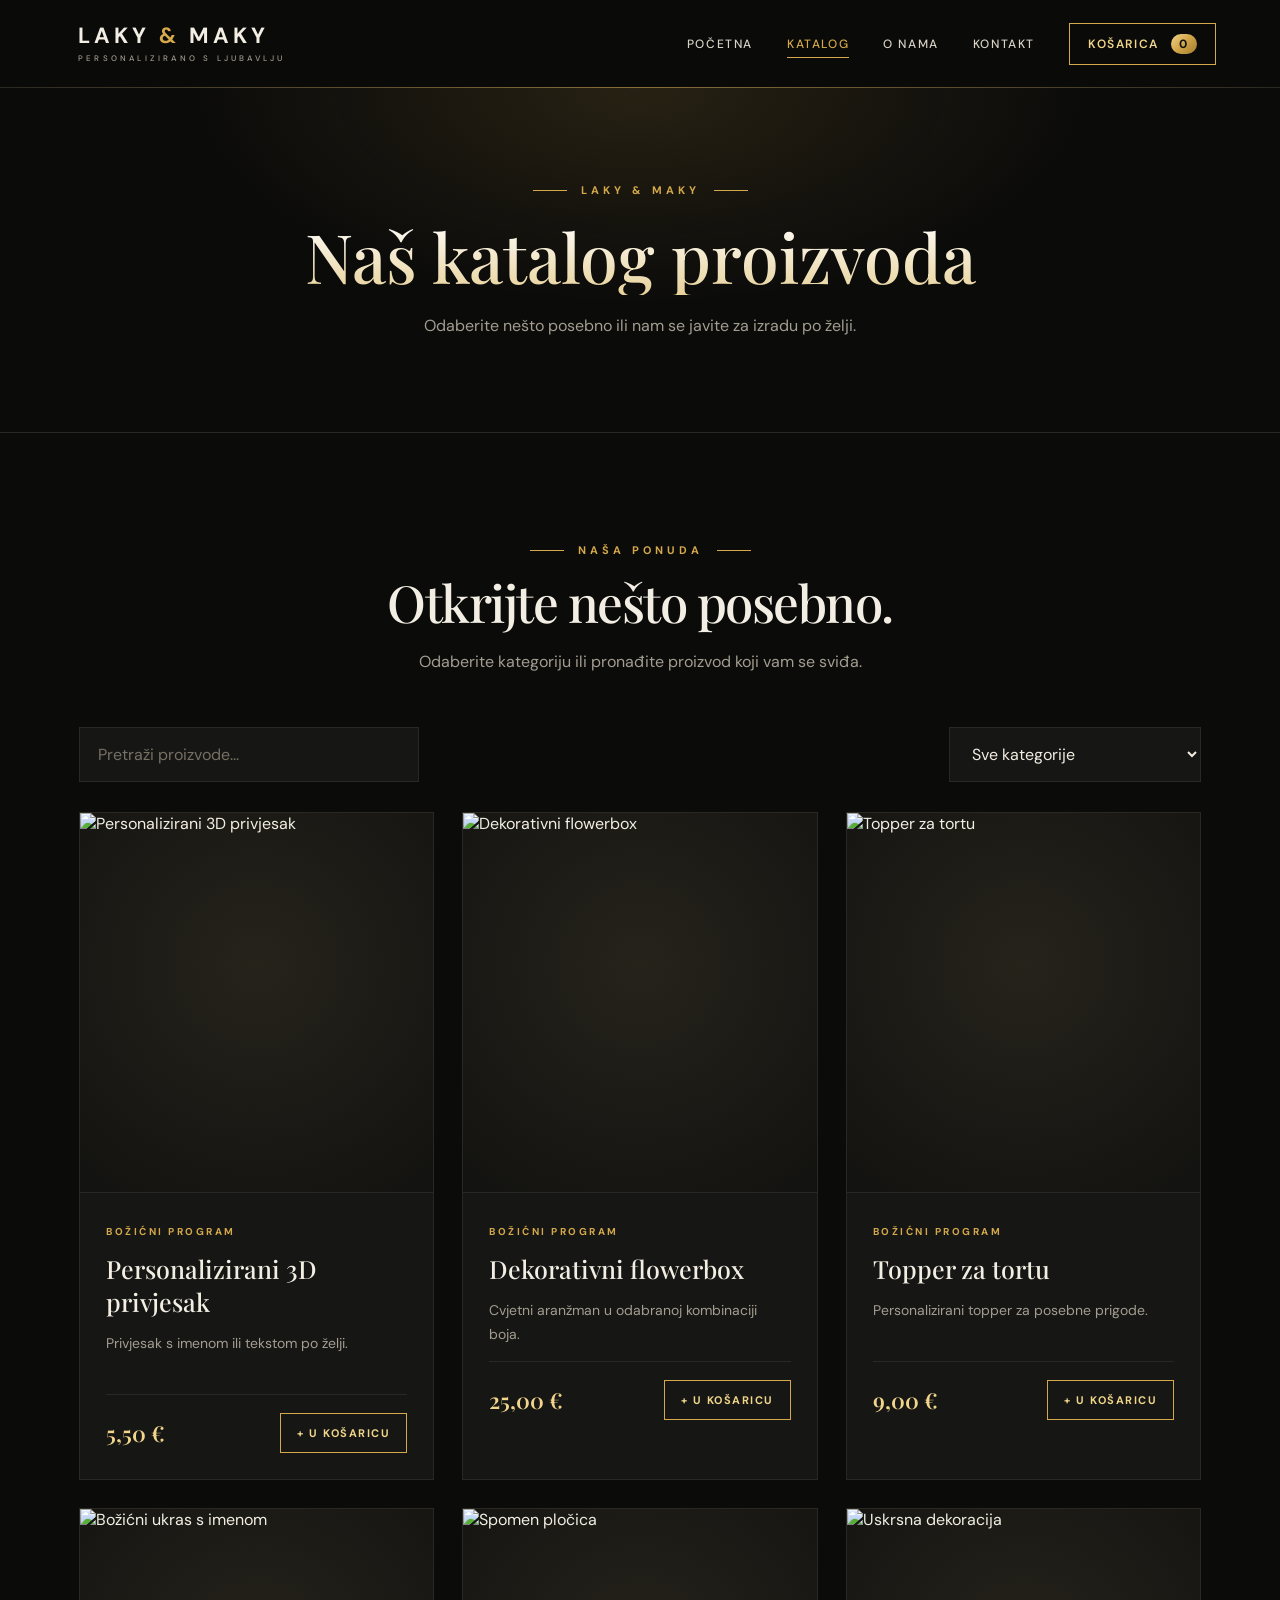
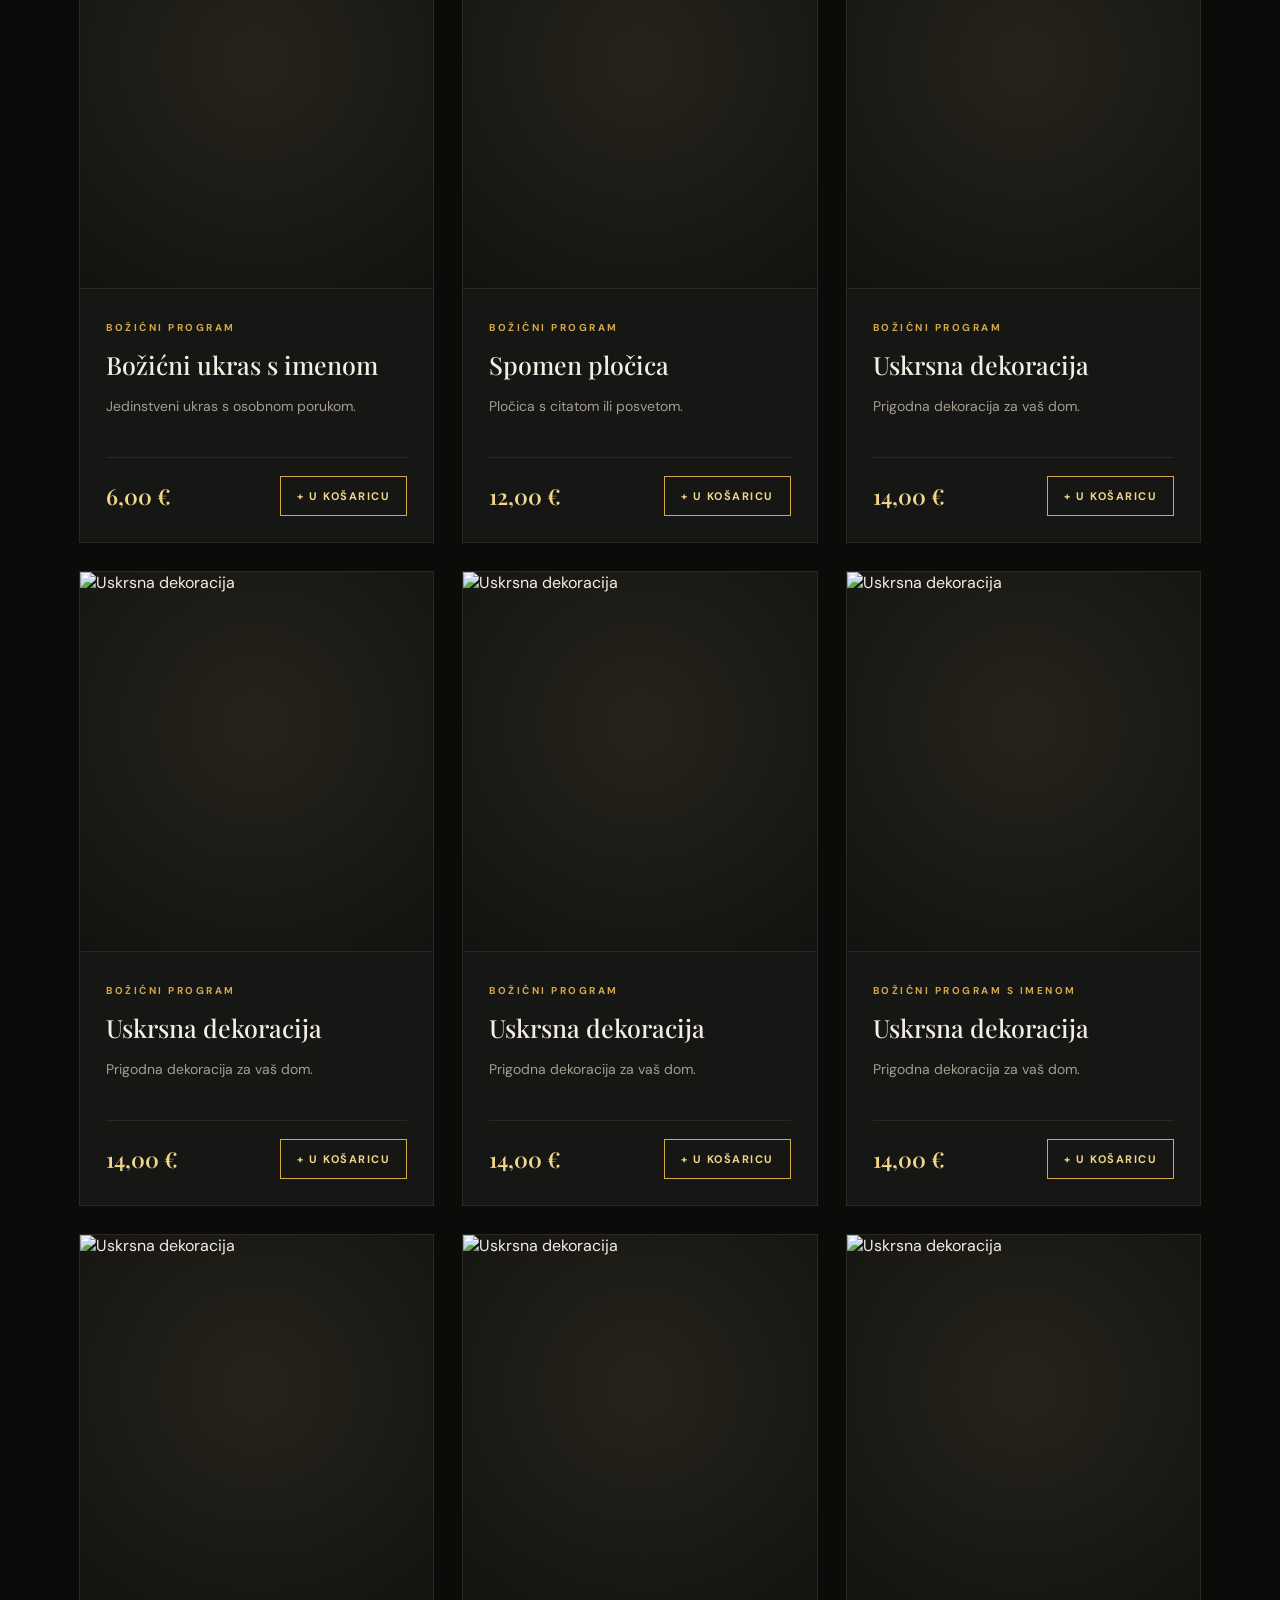
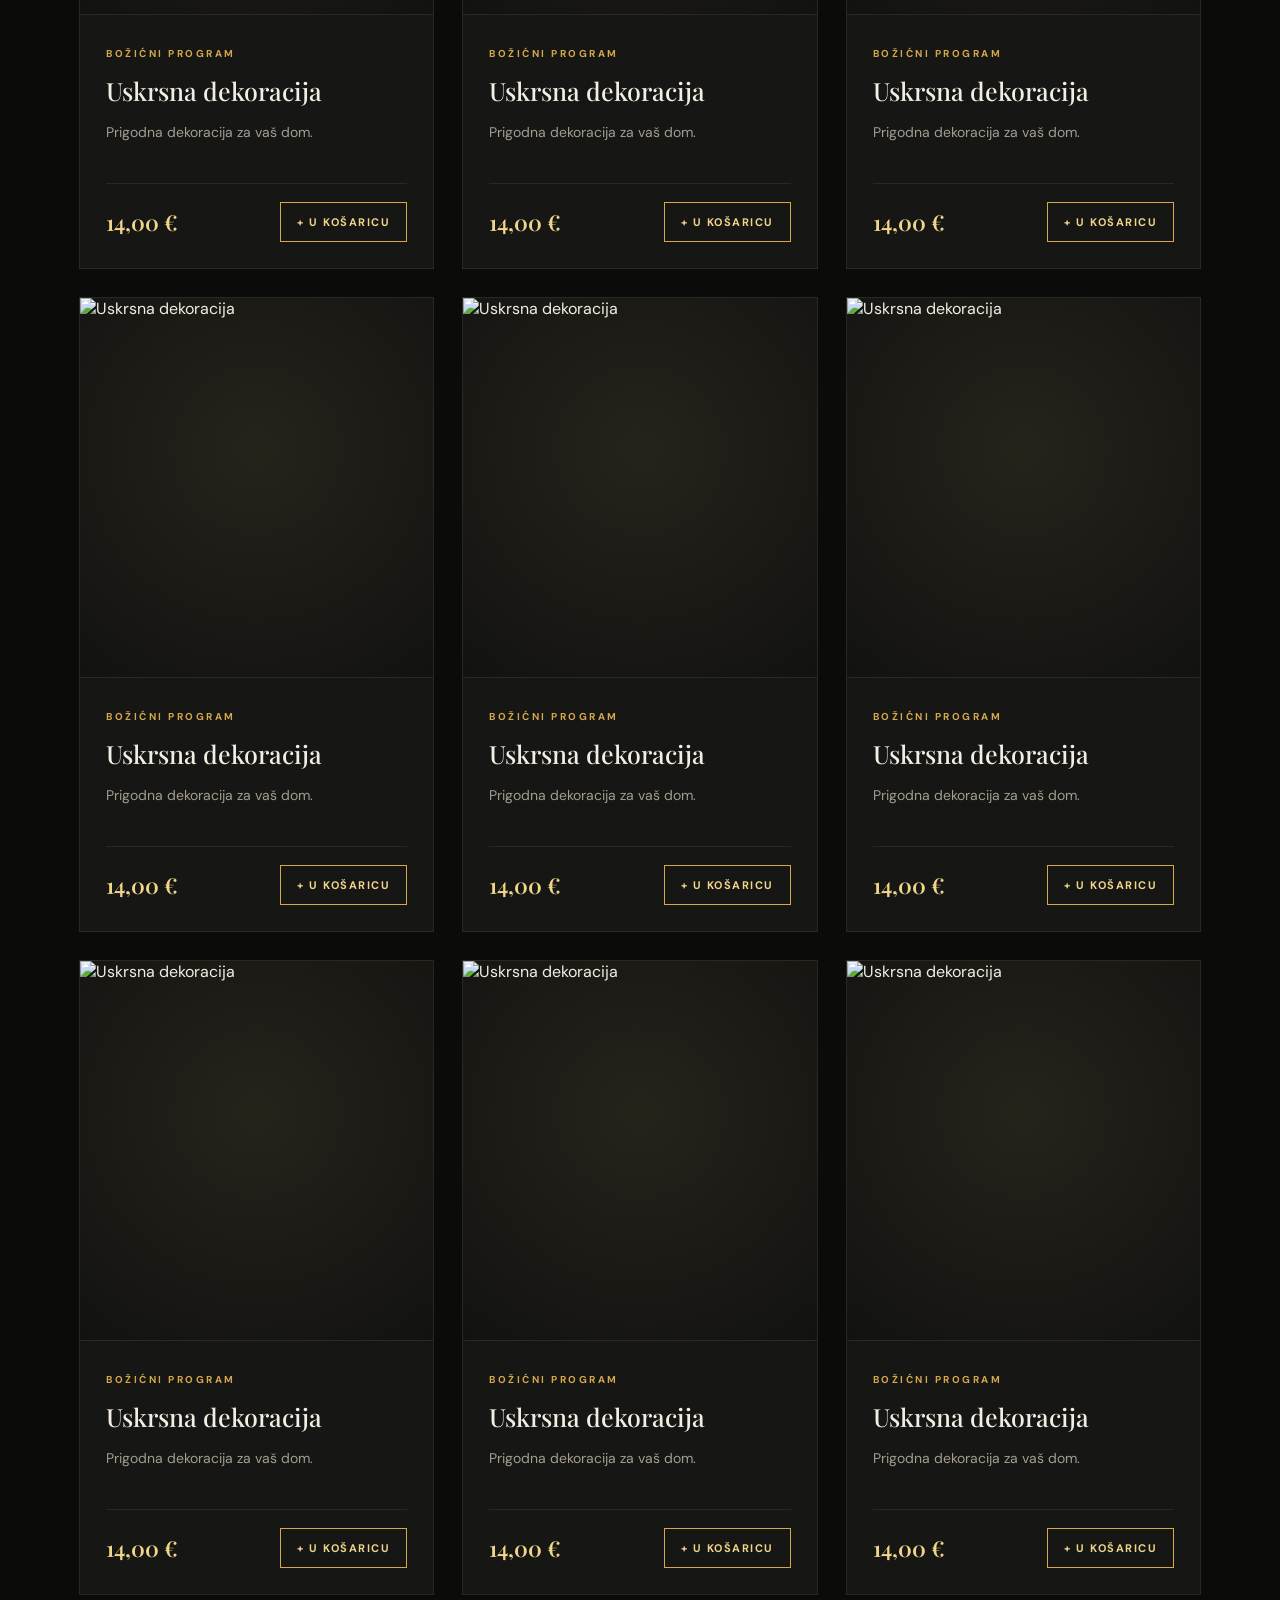
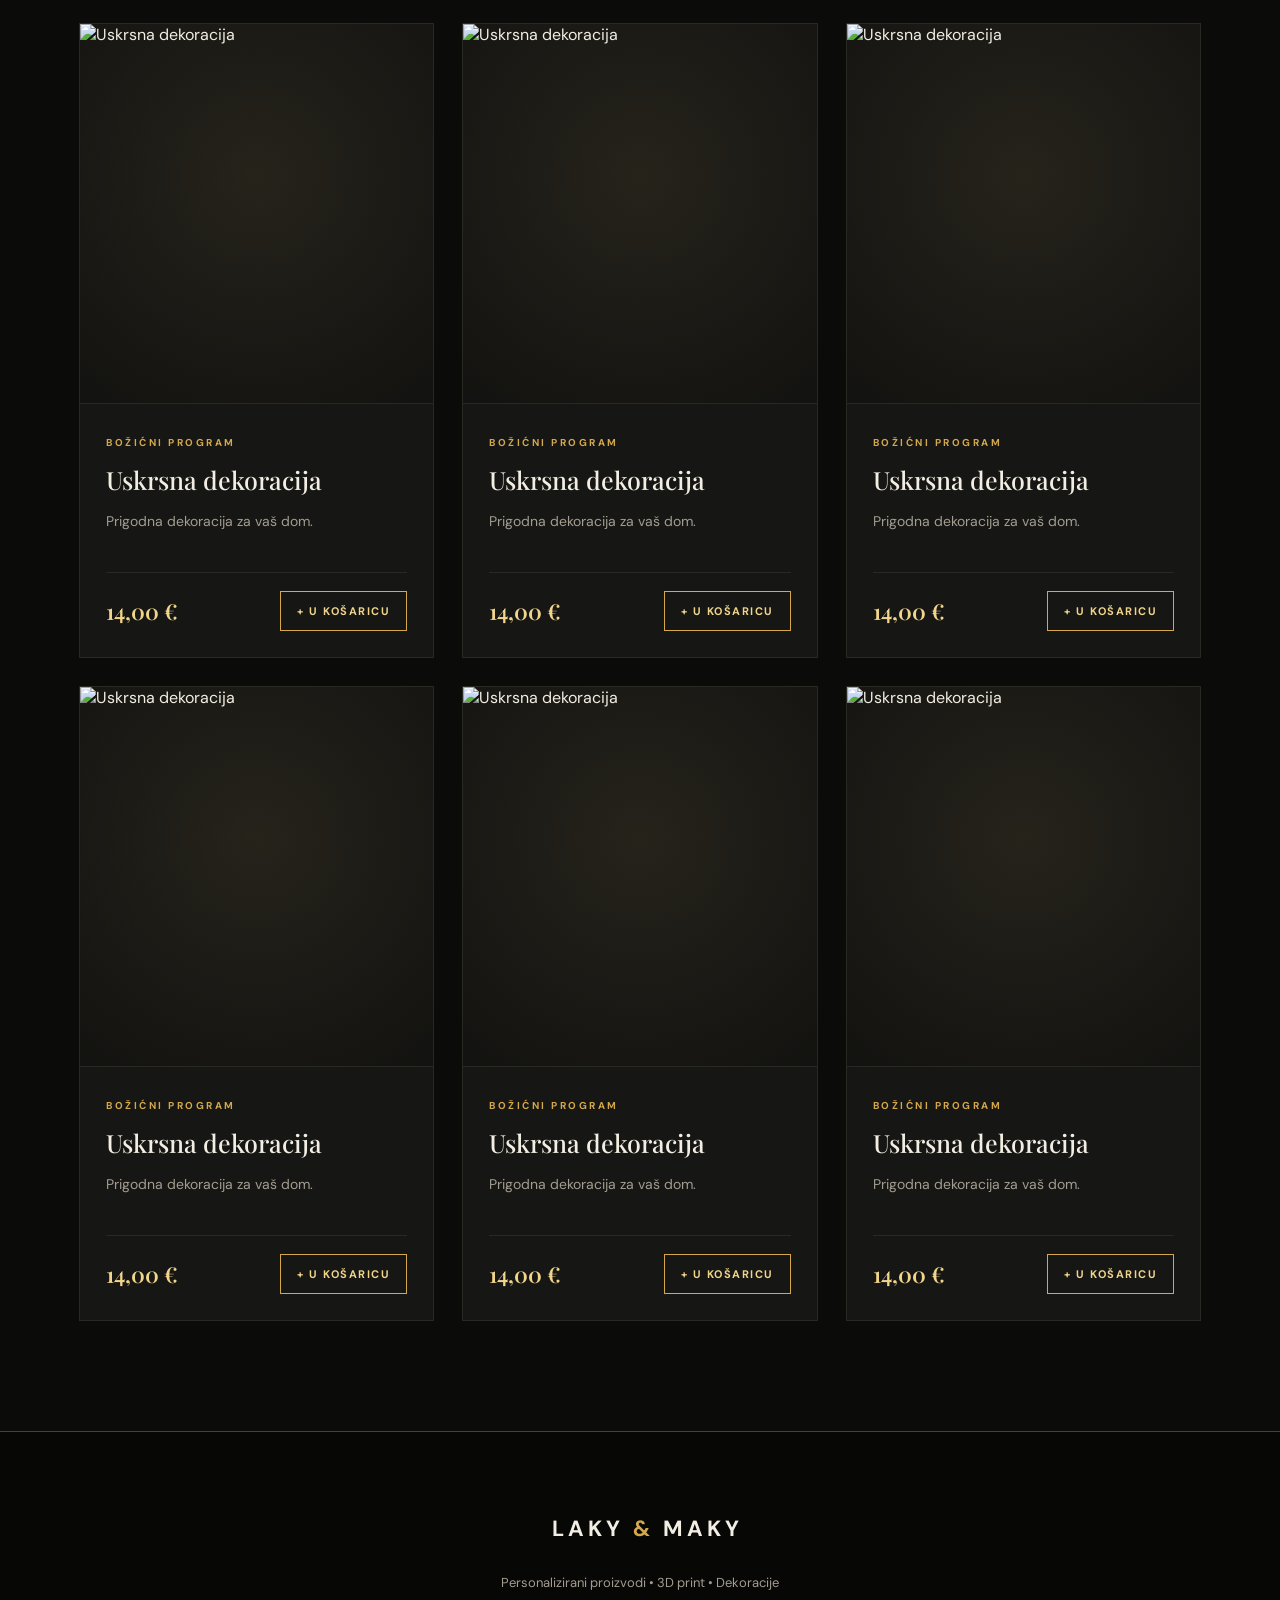
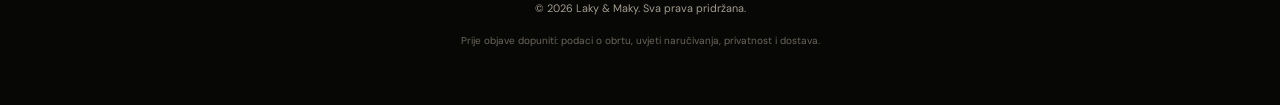
==== katalog.html @ 18f4df1f "Add files via upload" ====
<!doctype html>
<html lang="hr">
<head>
    <meta charset="utf-8">
    <meta name="viewport" content="width=device-width, initial-scale=1">
    <meta name="description" content="Katalog personaliziranih poklona, 3D printa i dekoracija Laky & Maky.">
    <title>Katalog proizvoda | Laky & Maky</title>
    <meta name="theme-color" content="#0b0b0a">
    <link rel="icon" type="image/png" href="images/logo-mark.png">
    <link rel="stylesheet" href="style.css">
</head>
<body>
    <header class="header">
        <a href="index.html" class="logo" aria-label="Laky & Maky – početna">
            <img src="images/logo-mark.png" alt="">
            <div><b>LAKY <span>&</span> MAKY</b><small>PERSONALIZIRANO S LJUBAVLJU</small></div>
        </a>
        <button id="menuBtn" class="menu" aria-label="Otvori izbornik">☰</button>
        <nav id="nav">
            <a href="index.html">Početna</a>
            <a href="katalog.html" aria-current="page">Katalog</a>
            <a href="index.html#about">O nama</a>
            <a href="index.html#contact">Kontakt</a>
            <button id="cartBtn" class="cart-btn">Košarica <span id="cartCount">0</span></button>
        </nav>
    </header>

    <main>
        <div class="catalog-banner">
            <p class="eyebrow">LAKY & MAKY</p>
            <h1>Naš katalog proizvoda</h1>
            <p>Odaberite nešto posebno ili nam se javite za izradu po želji.</p>
        </div>
        <section id="catalog" class="section">
            <div class="section-heading">
                <p class="eyebrow">NAŠA PONUDA</p>
                <h2>Otkrijte nešto posebno.</h2>
                <p>Odaberite kategoriju ili pronađite proizvod koji vam se sviđa.</p>
            </div>
            <div class="filters">
                <input id="search" type="search" placeholder="Pretraži proizvode..." aria-label="Pretraži proizvode">
                <select id="category" aria-label="Kategorija"><option value="">Sve kategorije</option></select>
            </div>
            <div id="products" class="products"></div>
        </section>
    </main>

    <footer>
        <div class="logo"><img src="images/logo-mark.png" alt=""><div><b>LAKY <span>&</span> MAKY</b></div></div>
        <p>Personalizirani proizvodi • 3D print • Dekoracije</p>
        <small>© <span id="year"></span> Laky & Maky. Sva prava pridržana.</small>
        <p class="legal">Prije objave dopuniti: podaci o obrtu, uvjeti naručivanja, privatnost i dostava.</p>
    </footer>

    <div id="overlay" class="overlay hidden"></div>
    <aside id="drawer" class="drawer hidden" aria-label="Košarica">
        <div class="drawer-head"><h2>Vaša košarica</h2><button id="closeCart" aria-label="Zatvori">✕</button></div>
        <div id="cartItems"></div>
        <div class="total">Ukupno: <strong id="total">0,00 €</strong></div>

        <form id="orderForm">
            <h3>Podaci za narudžbu</h3>
            <label>Način preuzimanja
                <select name="delivery" id="delivery">
                    <option>Dogovor</option>
                    <option>Slanje dostavom</option>
                    <option>Osobno preuzimanje</option>
                </select>
            </label>
            <div class="row2">
                <label>Ime *<input name="firstName" required maxlength="50" autocomplete="given-name"></label>
                <label>Prezime *<input name="lastName" required maxlength="50" autocomplete="family-name"></label>
            </div>
            <label>E-mail *<input name="email" type="email" required maxlength="100" autocomplete="email"></label>
            <label><span id="phoneLabel">Telefon</span>
                <input name="phone" id="phone" type="tel" maxlength="20" pattern="[0-9+ ()/\-]{6,20}" title="Unesite ispravan broj mobitela, npr. 091 234 5678" autocomplete="tel">
            </label>
            <fieldset id="shipFields" class="ship hidden" disabled>
                <legend>Adresa za dostavu</legend>
                <div class="row2 street">
                    <label>Ulica *<input name="street" required maxlength="100" autocomplete="address-line1"></label>
                    <label>Kućni broj *<input name="houseNumber" required maxlength="10"></label>
                </div>
                <div class="row2 city">
                    <label>Poštanski broj *<input name="postalCode" required inputmode="numeric" pattern="[0-9]{5}" maxlength="5" title="Poštanski broj ima 5 znamenki" autocomplete="postal-code"></label>
                    <label>Grad *<input name="city" required maxlength="60" autocomplete="address-level2"></label>
                </div>
            </fieldset>
            <label>Napomene i personalizacija
                <textarea name="note" rows="3" placeholder="Ime, boje, željeni tekst, posebne upute..."></textarea>
            </label>
            <label class="consent"><input type="checkbox" required>Pristajem na obradu podataka radi odgovora na upit za narudžbu. *</label>
            <button class="btn gold full" type="submit">Pošalji upit za narudžbu</button>
            <p id="formStatus" role="status"></p>
            <small>Upit nije obvezujuća kupnja. Cijenu i rok izrade potvrđujemo naknadno.</small>
        </form>
    </aside>

    <!-- Prozor za odabir boje proizvoda -->
    <div id="colorModal" class="color-modal hidden">
        <div class="color-modal-content" role="dialog" aria-modal="true" aria-labelledby="colorModalTitle">
            <button type="button" id="closeColorModal" class="color-modal-close" aria-label="Zatvori">×</button>
            <p class="eyebrow">PERSONALIZACIJA</p>
            <h2 id="colorModalTitle">Odaberite boju</h2>
            <p id="colorProductName" class="color-product-name"></p>
            <div id="colorOptions" class="color-options" role="group" aria-label="Dostupne boje"></div>
            <p id="selectedColorLabel" class="selected-color-label">Odabrana boja: <strong>Nije odabrana</strong></p>
            <p>Boje uživo mogu se razlikovati od ovdje prikazanih boja!</p>
            <p id="colorError" class="color-error" role="alert"></p>
            <button type="button" id="confirmColor" class="btn gold full">Dodaj u košaricu</button>
        </div>
    </div>

    <script src="config.js"></script>
    <script src="app.js"></script>
</body>
</html>
---- style.css ----
@import url('https://fonts.googleapis.com/css2?family=DM+Sans:wght@400;500;600;700&family=Playfair+Display:ital,wght@0,500;0,600;0,700;1,500&display=swap');
:root{
  --bg:#0b0b0a;--bg2:#111110;--panel:#161614;--panel2:#1c1b18;
  --line:#2a2822;--line-gold:rgba(212,168,75,.35);
  --gold:#d4a84b;--gold-light:#f0d58a;--gold-dark:#a37c2c;
  --gold-grad:linear-gradient(135deg,#f0d58a 0%,#d4a84b 45%,#a37c2c 100%);
  --text:#f3eee3;--muted:#a39d90;
}
*{box-sizing:border-box}
html{scroll-behavior:smooth}
body{margin:0;color:var(--text);font-family:'DM Sans',sans-serif;background:var(--bg);-webkit-font-smoothing:antialiased}
button,input,textarea,select{font:inherit}
button{cursor:pointer}
a{color:inherit;text-decoration:none}
::selection{background:var(--gold);color:#111}
:focus-visible{outline:2px solid var(--gold-light);outline-offset:3px}
.header{height:88px;display:flex;align-items:center;justify-content:space-between;padding:0 max(5%,calc((100vw - 1250px)/2));background:rgba(11,11,10,.88);backdrop-filter:blur(14px);-webkit-backdrop-filter:blur(14px);position:sticky;top:0;z-index:5;border-bottom:1px solid var(--line)}
.header::after{content:"";position:absolute;left:0;right:0;bottom:-1px;height:1px;background:linear-gradient(90deg,transparent,var(--gold),transparent);opacity:.55}
.logo{display:flex;align-items:center;gap:14px;font-size:22px;letter-spacing:4px;font-weight:700;white-space:nowrap;line-height:1}
.logo img{height:46px;width:auto;display:block}
.logo b{display:block;font-weight:700}
.logo span{color:var(--gold)}
.logo small{display:block;font-size:8px;letter-spacing:3.2px;margin-top:7px;font-weight:500;color:var(--muted)}
.header nav{display:flex;align-items:center;gap:34px;font-size:12px;letter-spacing:1.6px;text-transform:uppercase;font-weight:500}
.header nav a{position:relative;padding:6px 0;color:#d9d3c5;transition:color .25s}
.header nav a::after{content:"";position:absolute;left:0;bottom:0;height:1px;width:0;background:var(--gold);transition:width .3s}
.header nav a:hover{color:var(--gold-light)}
.header nav a:hover::after,.header nav a[aria-current="page"]::after{width:100%}
.header nav a[aria-current="page"]{color:var(--gold)}
.cart-btn{background:transparent;color:var(--gold-light);border:1px solid var(--gold);padding:12px 18px;text-transform:uppercase;letter-spacing:1.6px;font-size:12px;font-weight:600;transition:.25s}
.cart-btn:hover{background:var(--gold);color:#111}
.cart-btn span{background:var(--gold-grad);color:#111;border-radius:20px;padding:2px 8px;margin-left:8px;font-weight:700}
.menu{display:none;border:1px solid var(--line-gold);background:transparent;font-size:22px;color:var(--gold);width:44px;height:44px}
.hero{position:relative;min-height:680px;display:grid;grid-template-columns:1.1fr .9fr;overflow:hidden;background:radial-gradient(ellipse 60% 70% at 78% 45%,rgba(212,168,75,.16),transparent 70%),radial-gradient(ellipse 40% 50% at 5% 100%,rgba(212,168,75,.07),transparent 70%),var(--bg)}
.hero::before{content:"";position:absolute;inset:0;background-image:linear-gradient(rgba(212,168,75,.05) 1px,transparent 1px),linear-gradient(90deg,rgba(212,168,75,.05) 1px,transparent 1px);background-size:56px 56px;-webkit-mask-image:radial-gradient(ellipse at 70% 50%,#000 10%,transparent 72%);mask-image:radial-gradient(ellipse at 70% 50%,#000 10%,transparent 72%);pointer-events:none}
.hero-inner{position:relative;padding:150px 6% 120px max(6%,calc((100vw - 1250px)/2));max-width:820px;align-self:center}
.eyebrow{font-size:11px;letter-spacing:4px;color:var(--gold);font-weight:700;display:flex;align-items:center;gap:14px;margin:0}
.eyebrow::before{content:"";width:34px;height:1px;background:var(--gold)}
.section-heading .eyebrow,.contact .eyebrow,.catalog-banner .eyebrow{justify-content:center}
.section-heading .eyebrow::after,.contact .eyebrow::after,.catalog-banner .eyebrow::after{content:"";width:34px;height:1px;background:var(--gold)}
.hero h1,.section h2,.about h2{font:500 clamp(42px,5.4vw,78px)/1.08 'Playfair Display',serif;letter-spacing:-1.5px;margin:26px 0}
.hero h1 em{font-style:italic;background:var(--gold-grad);-webkit-background-clip:text;background-clip:text;color:transparent;-webkit-text-fill-color:transparent}
.hero-inner>p:not(.eyebrow){color:var(--muted);line-height:1.9;max-width:480px;font-size:17px}
.btn{display:inline-block;padding:17px 32px;border:1px solid var(--gold);font-size:12px;letter-spacing:2px;text-transform:uppercase;font-weight:700;margin-top:22px;text-align:center;transition:.3s}
.gold{background:var(--gold-grad);color:#14110a;border-color:transparent}
.gold:hover{box-shadow:0 8px 34px rgba(212,168,75,.35);transform:translateY(-2px)}
.outline{color:var(--gold-light);background:transparent}
.outline:hover{background:var(--gold);color:#111}
.hero-art{position:relative;display:flex;align-items:center;justify-content:center;flex-direction:column;min-height:420px}
.hero-art::before{content:"";position:absolute;width:min(440px,80%);aspect-ratio:1;border-radius:50%;border:1px solid var(--line-gold);box-shadow:0 0 0 28px rgba(212,168,75,.04),0 0 0 29px var(--line),0 0 120px rgba(212,168,75,.12) inset}
.hero-art img{position:relative;width:min(250px,48%);height:auto;filter:drop-shadow(0 0 36px rgba(212,168,75,.35));animation:float 6s ease-in-out infinite}
.hero-art p{position:relative;font-size:10px;letter-spacing:4px;color:var(--gold);margin-top:70px}
@keyframes float{50%{transform:translateY(-12px)}}
@media(prefers-reduced-motion:reduce){.hero-art img{animation:none}html{scroll-behavior:auto}}
.features{display:grid;grid-template-columns:repeat(3,1fr);border-top:1px solid var(--line);border-bottom:1px solid var(--line);background:var(--bg2)}
.features div{display:flex;gap:16px;align-items:center;justify-content:center;padding:38px 20px;color:var(--gold);font-size:28px;border-right:1px solid var(--line);flex-wrap:wrap;text-align:left}
.features div:last-child{border-right:0}
.features strong{display:block;color:var(--text);font-size:14px;letter-spacing:1px;margin-bottom:4px}
.features span{display:block;color:var(--muted);font-size:12px}
.features .ft{display:block}
.section{max-width:1250px;margin:auto;padding:110px 5%}
.section-heading{text-align:center}
.section h2,.about h2{font-size:clamp(34px,4vw,52px);margin:18px 0}
.section-heading>p:last-child,.contact>p:not(.eyebrow){color:var(--muted);line-height:1.8}
.filters{display:flex;justify-content:space-between;gap:15px;margin:50px 0 30px}
.filters input,.filters select{padding:15px 18px;border:1px solid var(--line);background:var(--panel);color:var(--text);min-width:220px;border-radius:0}
.filters input::placeholder{color:#777064}
.filters input:focus,.filters select:focus{border-color:var(--gold);outline:0}
.filters input{width:340px}
.products{display:grid;grid-template-columns:repeat(3,1fr);gap:28px}
.product{border:1px solid var(--line);background:var(--panel);transition:transform .35s,border-color .35s,box-shadow .35s;position:relative}
.product:hover{transform:translateY(-6px);border-color:var(--gold);box-shadow:0 22px 50px rgba(0,0,0,.55),0 0 0 1px rgba(212,168,75,.15)}
.product-image{height:380px;background:radial-gradient(circle at 50% 40%,#26231b,#121210);display:flex;align-items:center;justify-content:center;overflow:hidden;border-bottom:1px solid var(--line)}
.product-image img{width:100%;height:100%;object-fit:cover;transition:transform .6s}
.product:hover .product-image img{transform:scale(1.05)}
.placeholder{font:italic 24px 'Playfair Display',serif;color:var(--gold-dark);text-align:center;padding:20px;line-height:1.6}
.placeholder img{display:block;margin:0 auto 14px;width:64px;height:auto;opacity:.55}
.product-info{padding:26px}
.product-info small{color:var(--gold);letter-spacing:2.5px;text-transform:uppercase;font-size:10px;font-weight:700}
.product-info h3{font:500 25px 'Playfair Display',serif;margin:12px 0}
.product-info p{color:var(--muted);font-size:14px;line-height:1.7;min-height:48px}
.product-bottom{display:flex;justify-content:space-between;align-items:center;gap:10px;padding-top:18px;border-top:1px solid var(--line)}
.product-bottom strong{font:600 22px 'Playfair Display',serif;color:var(--gold-light)}
.product-bottom button{border:1px solid var(--gold);background:transparent;color:var(--gold-light);padding:12px 16px;font-size:11px;letter-spacing:1.5px;text-transform:uppercase;font-weight:700;transition:.25s}
.product-bottom button:hover{background:var(--gold);color:#111}
.about{position:relative;background:linear-gradient(180deg,var(--bg2),#0e0d0b);color:#fff;padding:120px max(8%,calc((100vw - 1200px)/2));display:grid;grid-template-columns:1fr 1fr;gap:10%;border-top:1px solid var(--line);border-bottom:1px solid var(--line)}
.about p{color:var(--muted);line-height:1.95}
.about-quote{font:italic 34px/1.5 'Playfair Display',serif;background:var(--gold-grad);-webkit-background-clip:text;background-clip:text;color:transparent;-webkit-text-fill-color:transparent;align-self:center;padding-left:34px;border-left:2px solid var(--gold)}
.contact{text-align:center}
.contact .btn{margin-top:14px}
.muted{color:var(--muted)}
footer{background:#070706;text-align:center;padding:70px 20px 50px;color:var(--muted);font-size:13px;border-top:1px solid var(--line-gold)}
footer .logo{justify-content:center;color:var(--text);margin-bottom:18px}
footer .logo img{height:54px}
footer p{margin:8px 0}
footer .legal{font-size:10px;color:#6c675c;margin-top:18px}
.overlay{position:fixed;inset:0;background:rgba(0,0,0,.72);backdrop-filter:blur(3px);z-index:9}
.drawer{position:fixed;right:0;top:0;bottom:0;width:min(480px,100%);background:var(--bg2);color:var(--text);z-index:10;overflow:auto;padding:28px;border-left:1px solid var(--gold);box-shadow:-18px 0 50px rgba(0,0,0,.6)}
.hidden{display:none!important}
.drawer-head{display:flex;justify-content:space-between;align-items:center;padding-bottom:14px;border-bottom:1px solid var(--line)}
.drawer-head h2{font:500 32px 'Playfair Display',serif;margin:0;color:var(--gold-light)}
.drawer-head button{background:none;border:1px solid var(--line);color:var(--text);font-size:18px;width:40px;height:40px}
.drawer-head button:hover{border-color:var(--gold);color:var(--gold)}
.cart-item{border-bottom:1px solid var(--line);padding:16px 0;display:flex;justify-content:space-between;align-items:center;gap:10px}
.cart-item button{border:1px solid var(--line-gold);background:var(--panel2);color:var(--gold-light);width:32px;height:32px;padding:0}
.cart-item button:hover{background:var(--gold);color:#111}
.cart-item-info{min-width:0;line-height:1.7}
.cart-color{color:var(--gold-light);font-size:13px}
.cart-item-subtotal{color:var(--gold-light)}
.cart-quantity{display:flex;align-items:center;gap:5px;flex-shrink:0}
.cart-quantity span{min-width:18px;text-align:center;font-size:13px}
.cart-item button.remove-item{color:#d88978;border-color:rgba(216,137,120,.4);font-size:19px;margin-left:3px}
.total{display:flex;justify-content:space-between;padding:22px 0;font-size:19px}
.total strong{color:var(--gold-light);font:600 26px 'Playfair Display',serif}
#orderForm{display:grid;gap:14px}
#orderForm h3{font:500 22px 'Playfair Display',serif;color:var(--gold-light);margin:6px 0 0}
#orderForm label{display:grid;gap:7px;font-size:12px;font-weight:600;letter-spacing:.4px;color:#d9d3c5}
#orderForm input:not([type=checkbox]),#orderForm select,#orderForm textarea{width:100%;border:1px solid var(--line);padding:13px;background:var(--panel);color:var(--text);border-radius:0}
#orderForm input:focus,#orderForm select:focus,#orderForm textarea:focus{border-color:var(--gold);outline:0}
#orderForm .consent{display:flex;align-items:start;gap:8px;font-weight:400;line-height:1.5;color:var(--muted)}
#orderForm input[type=checkbox]{accent-color:var(--gold);margin-top:3px}
#orderForm small{color:var(--muted);line-height:1.5}
#formStatus{color:var(--gold-light);margin:0}
.row2{display:grid;grid-template-columns:1fr 1fr;gap:12px}
.row2.street{grid-template-columns:2fr 1fr}
.row2.city{grid-template-columns:1fr 2fr}
.ship{border:1px solid var(--line-gold);padding:16px;margin:0;display:grid;gap:14px;background:rgba(212,168,75,.04)}
.ship legend{padding:0 8px;color:var(--gold);font-size:11px;letter-spacing:2px;text-transform:uppercase;font-weight:700}
#orderForm input:invalid:not(:placeholder-shown):not(:focus){border-color:#c0604f}
.full{width:100%;margin:0}
.drawer .btn.gold{margin-top:6px}
.catalog-banner{text-align:center;padding:95px 20px 80px;border-bottom:1px solid var(--line);background:radial-gradient(ellipse 50% 90% at 50% 0,rgba(212,168,75,.14),transparent 70%),var(--bg)}
.catalog-banner h1{font:500 clamp(40px,5.4vw,68px)/1.15 'Playfair Display',serif;margin:20px 0;background:linear-gradient(180deg,#fff,#e8d29a);-webkit-background-clip:text;background-clip:text;color:transparent;-webkit-text-fill-color:transparent}
.catalog-banner>p:last-child{color:var(--muted)}
.catalog-preview{padding-top:115px;padding-bottom:120px}
.catalog-preview .products{margin-top:44px}
.featured-more{text-align:center;margin-top:44px}
.catalog-preview .section-heading{max-width:720px;margin:0 auto}

/* PROZOR ZA ODABIR BOJE */
.color-modal{position:fixed;inset:0;z-index:30;display:flex;align-items:center;justify-content:center;padding:18px;background:rgba(0,0,0,.78);backdrop-filter:blur(5px);overflow-y:auto}
.color-modal-content{position:relative;width:min(100%,520px);max-height:calc(100vh - 36px);overflow-y:auto;padding:30px;background:var(--bg2);border:1px solid var(--gold);box-shadow:0 20px 70px rgba(0,0,0,.7)}
.color-modal-content .eyebrow{margin-bottom:15px}
.color-modal-content h2{font:500 clamp(28px,5vw,38px)/1.2 'Playfair Display',serif;color:var(--gold-light);margin:0 35px 12px 0}
.color-product-name{color:var(--muted);margin:0 0 22px;line-height:1.6}
.color-modal-close{position:absolute;right:16px;top:14px;width:38px;height:38px;border:1px solid var(--line);background:transparent;color:var(--text);font-size:25px}
.color-modal-close:hover{border-color:var(--gold);color:var(--gold)}
.color-options{display:grid;grid-template-columns:repeat(4,minmax(0,1fr));gap:12px}
.color-option{display:flex;flex-direction:column;align-items:center;gap:8px;padding:10px 4px;border:1px solid transparent;background:transparent;color:var(--text);min-width:0}
.color-option:hover{background:rgba(212,168,75,.07);border-color:var(--line-gold)}
.color-option.selected{border-color:var(--gold);background:rgba(212,168,75,.09)}
.color-swatch{position:relative;display:block;width:38px;height:38px;border-radius:50%;background:var(--swatch-color);border:1px solid rgba(255,255,255,.3);box-shadow:inset 0 0 0 1px rgba(0,0,0,.12)}
.color-option.selected .color-swatch::after{content:"✓";position:absolute;inset:0;display:flex;align-items:center;justify-content:center;color:#fff;font-size:19px;font-weight:700;text-shadow:0 1px 4px #000,0 0 3px #000}
.color-option.selected .color-swatch[style*="#ffffff"]::after,.color-option.selected .color-swatch[style*="#fdd835"]::after,.color-option.selected .color-swatch[style*="#81d4fa"]::after,.color-option.selected .color-swatch[style*="#a5d66a"]::after,.color-option.selected .color-swatch[style*="#9e9e9e"]::after,.color-option.selected .color-swatch[style*="#f48fb1"]::after{color:#111;text-shadow:none}
.color-option-name{font-size:11px;line-height:1.3;text-align:center;overflow-wrap:anywhere}
.selected-color-label{margin:18px 0 10px;color:var(--muted);font-size:13px}
.selected-color-label strong{color:var(--gold-light)}
.color-error{color:#ff9a8c;font-size:13px;min-height:0;margin:0 0 8px}
.color-error:empty{display:none}
.color-modal-content .btn{margin-top:12px}
@media(max-width:850px){
  .header{padding:0 5%;height:76px}
  .logo img{height:38px}.logo{font-size:18px;letter-spacing:3px;gap:10px}
  .menu{display:block}
  .header nav{display:none;position:absolute;top:76px;left:0;right:0;background:rgba(11,11,10,.98);padding:26px 5%;flex-direction:column;align-items:stretch;gap:20px;border-bottom:1px solid var(--line-gold)}
  .header nav.open{display:flex}
  .hero{grid-template-columns:1fr;min-height:0}
  .hero-inner{padding:70px 7% 30px}
  .hero-art{min-height:360px;padding-bottom:40px}
  .features{grid-template-columns:1fr}
  .features div{border-right:0;border-bottom:1px solid var(--line);justify-content:flex-start;padding:26px 7%}
  .features div:last-child{border-bottom:0}
  .products{grid-template-columns:repeat(2,1fr)}
  .about{grid-template-columns:1fr;gap:34px;padding:80px 7%}
  .section{padding:80px 5%}
}
@media(max-width:540px){
  .products{grid-template-columns:1fr}
  .filters{flex-direction:column}
  .filters input,.filters select{width:100%}
  .row2,.row2.street,.row2.city{grid-template-columns:1fr}
  .section{padding:65px 6%}
  .logo small{display:none}
  .hero h1{font-size:44px}
  .product-image{height:290px}
  .about-quote{font-size:26px;padding-left:20px}
  .drawer{padding:20px}
  .color-modal-content{padding:24px 18px}
  .color-options{grid-template-columns:repeat(4,minmax(0,1fr));gap:5px}
  .color-option{padding:9px 2px}
  .color-swatch{width:34px;height:34px}
  .color-option-name{font-size:10px}
}
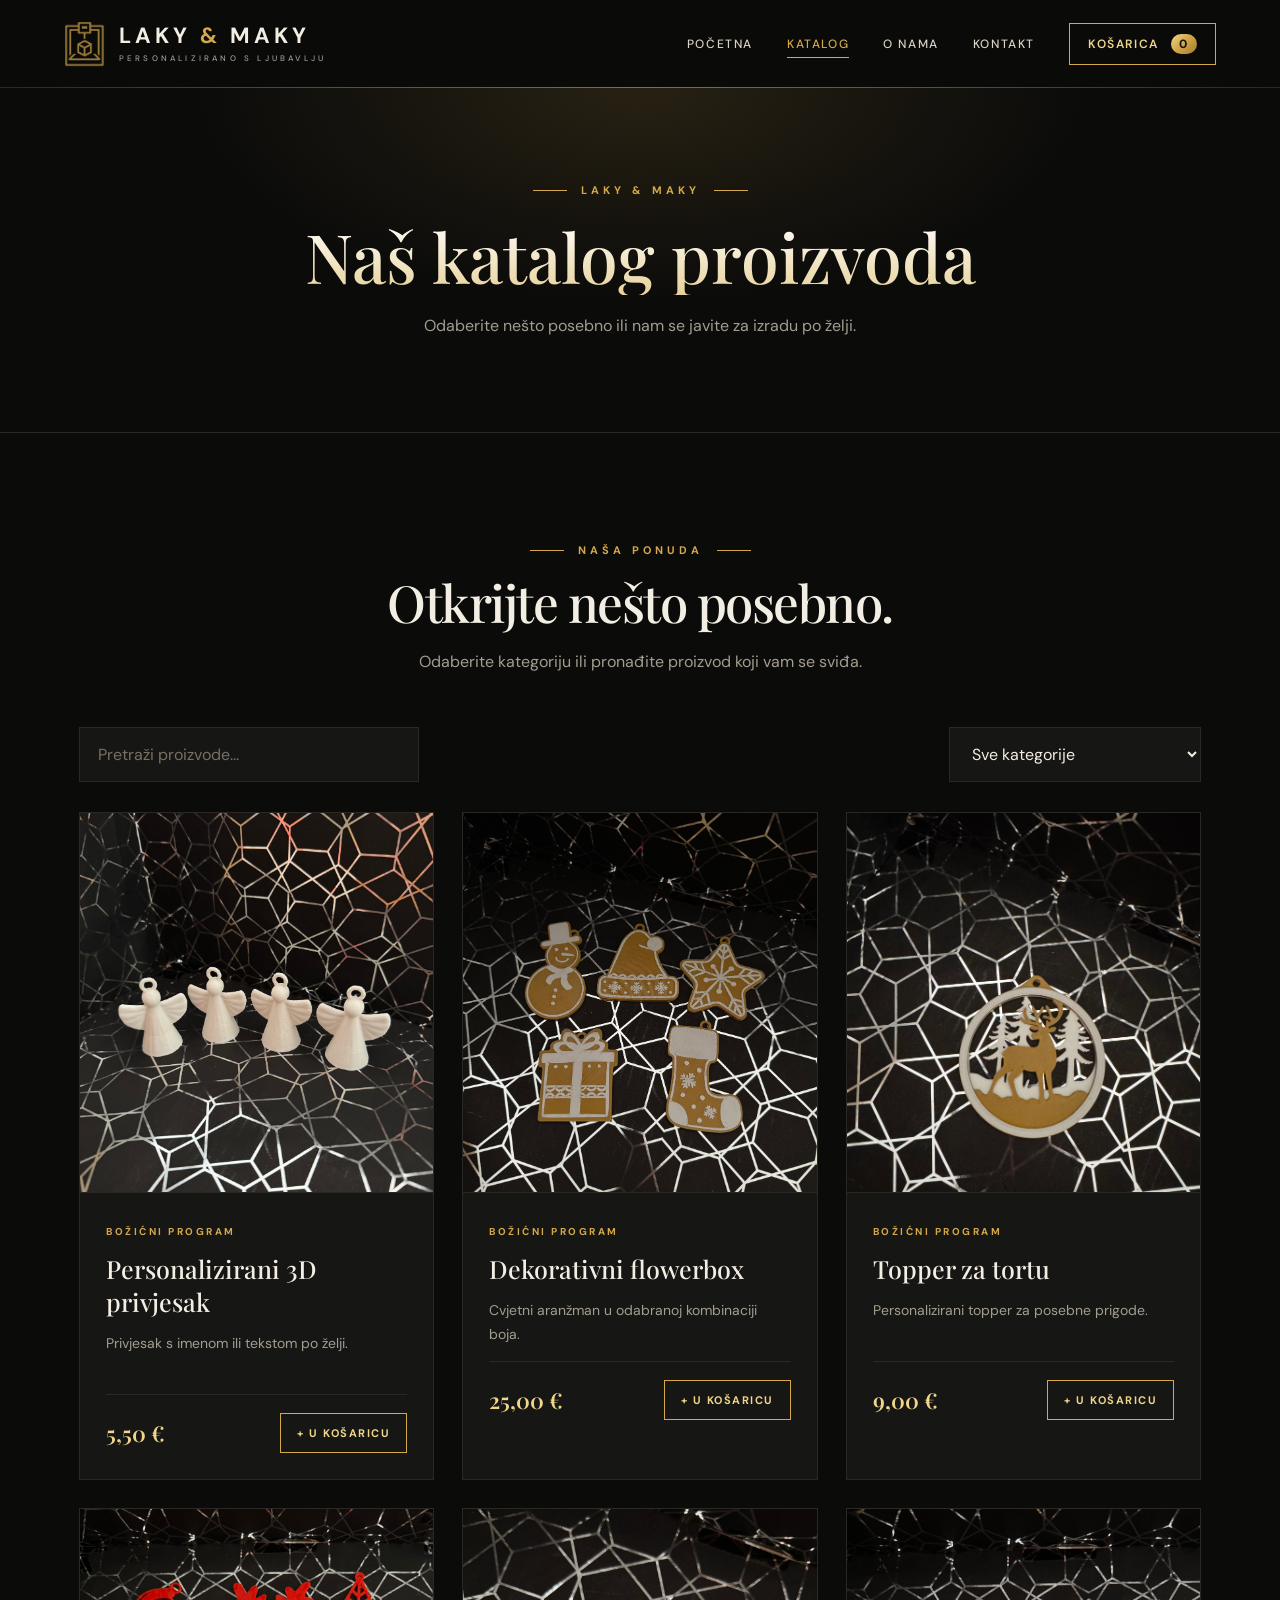
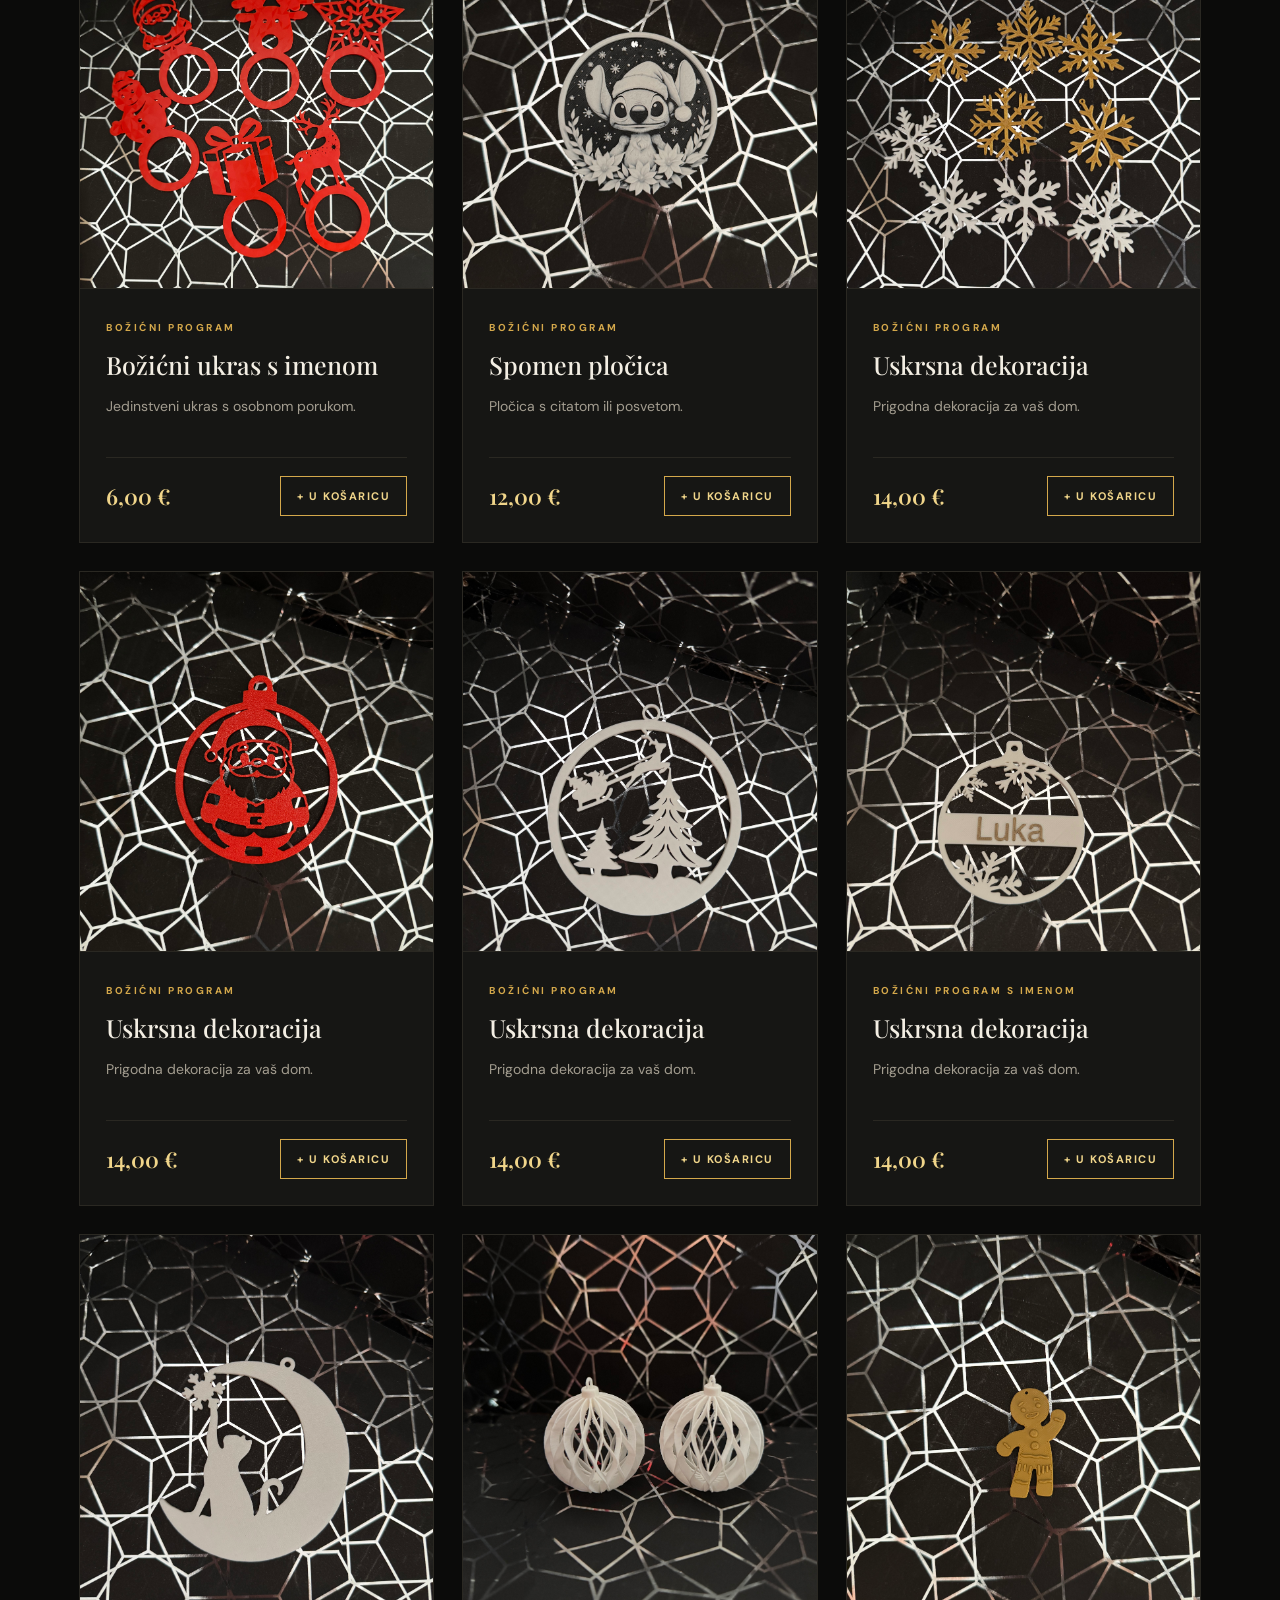
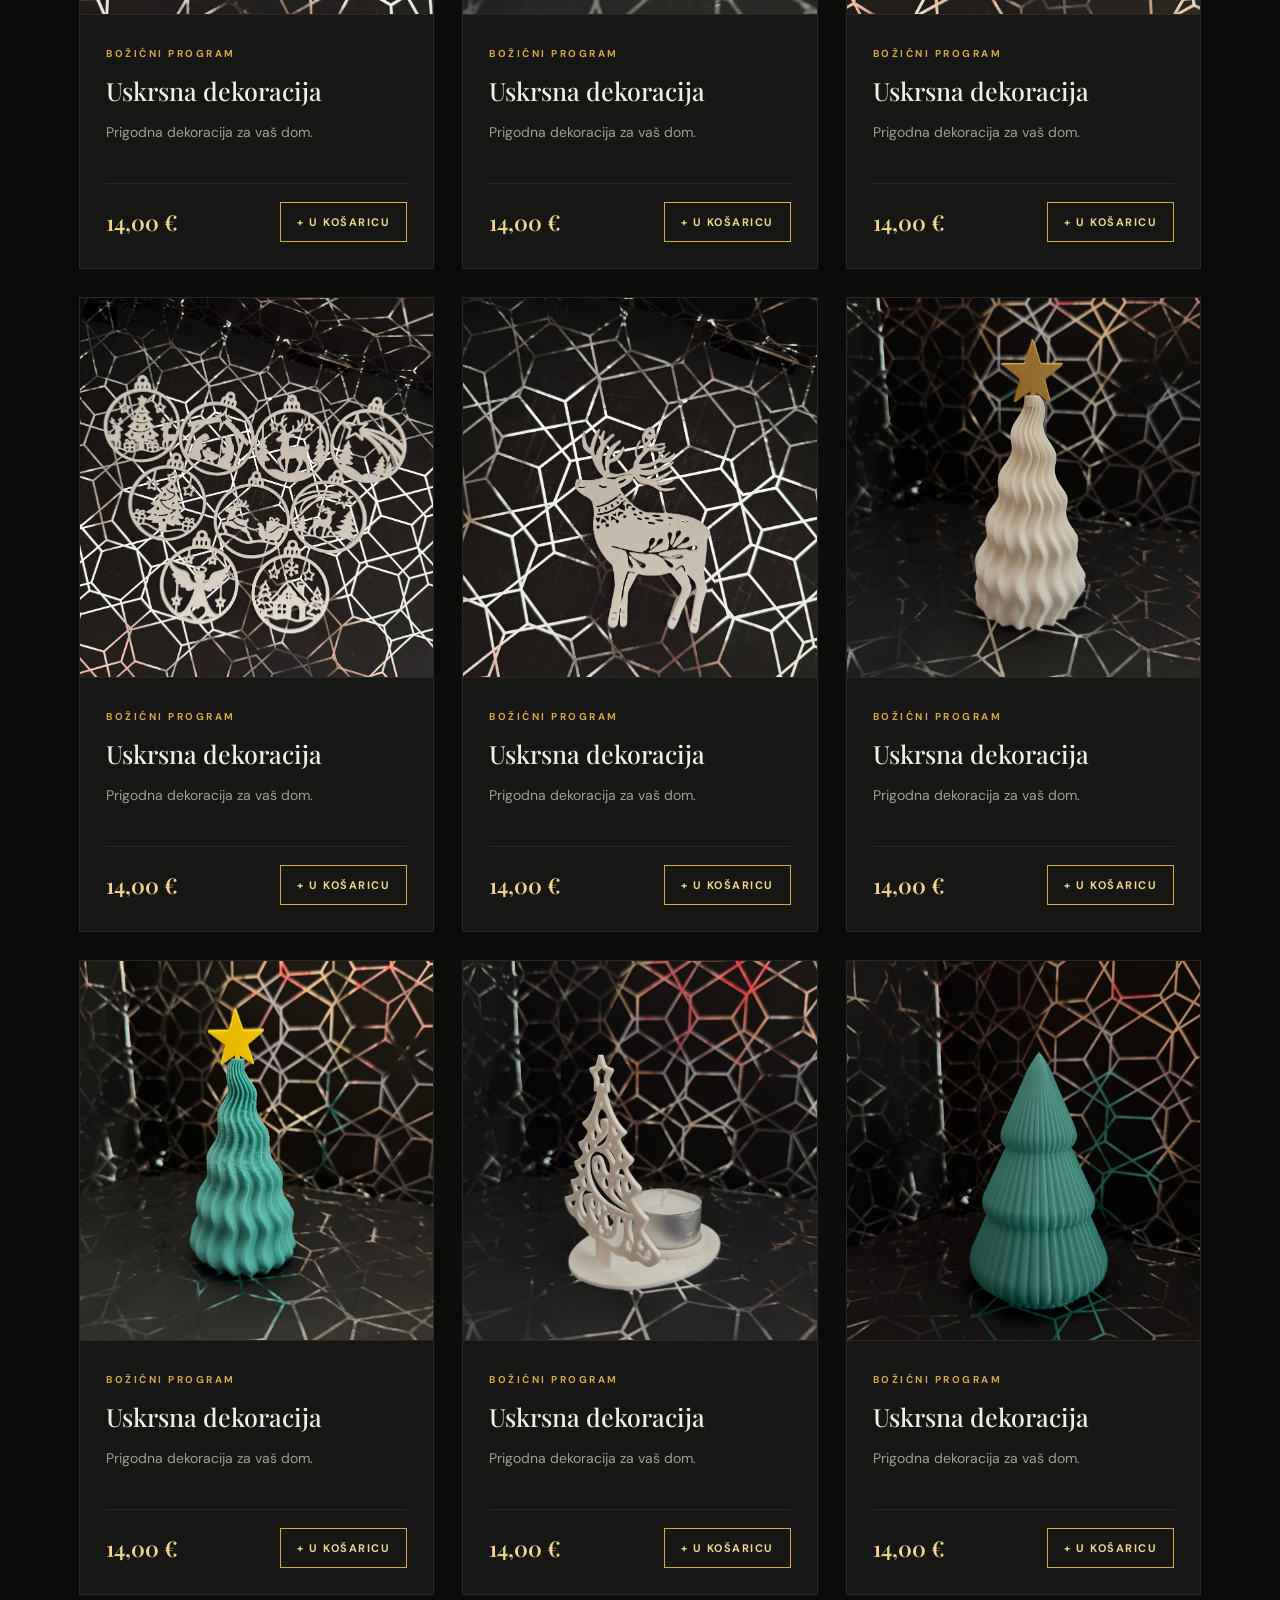
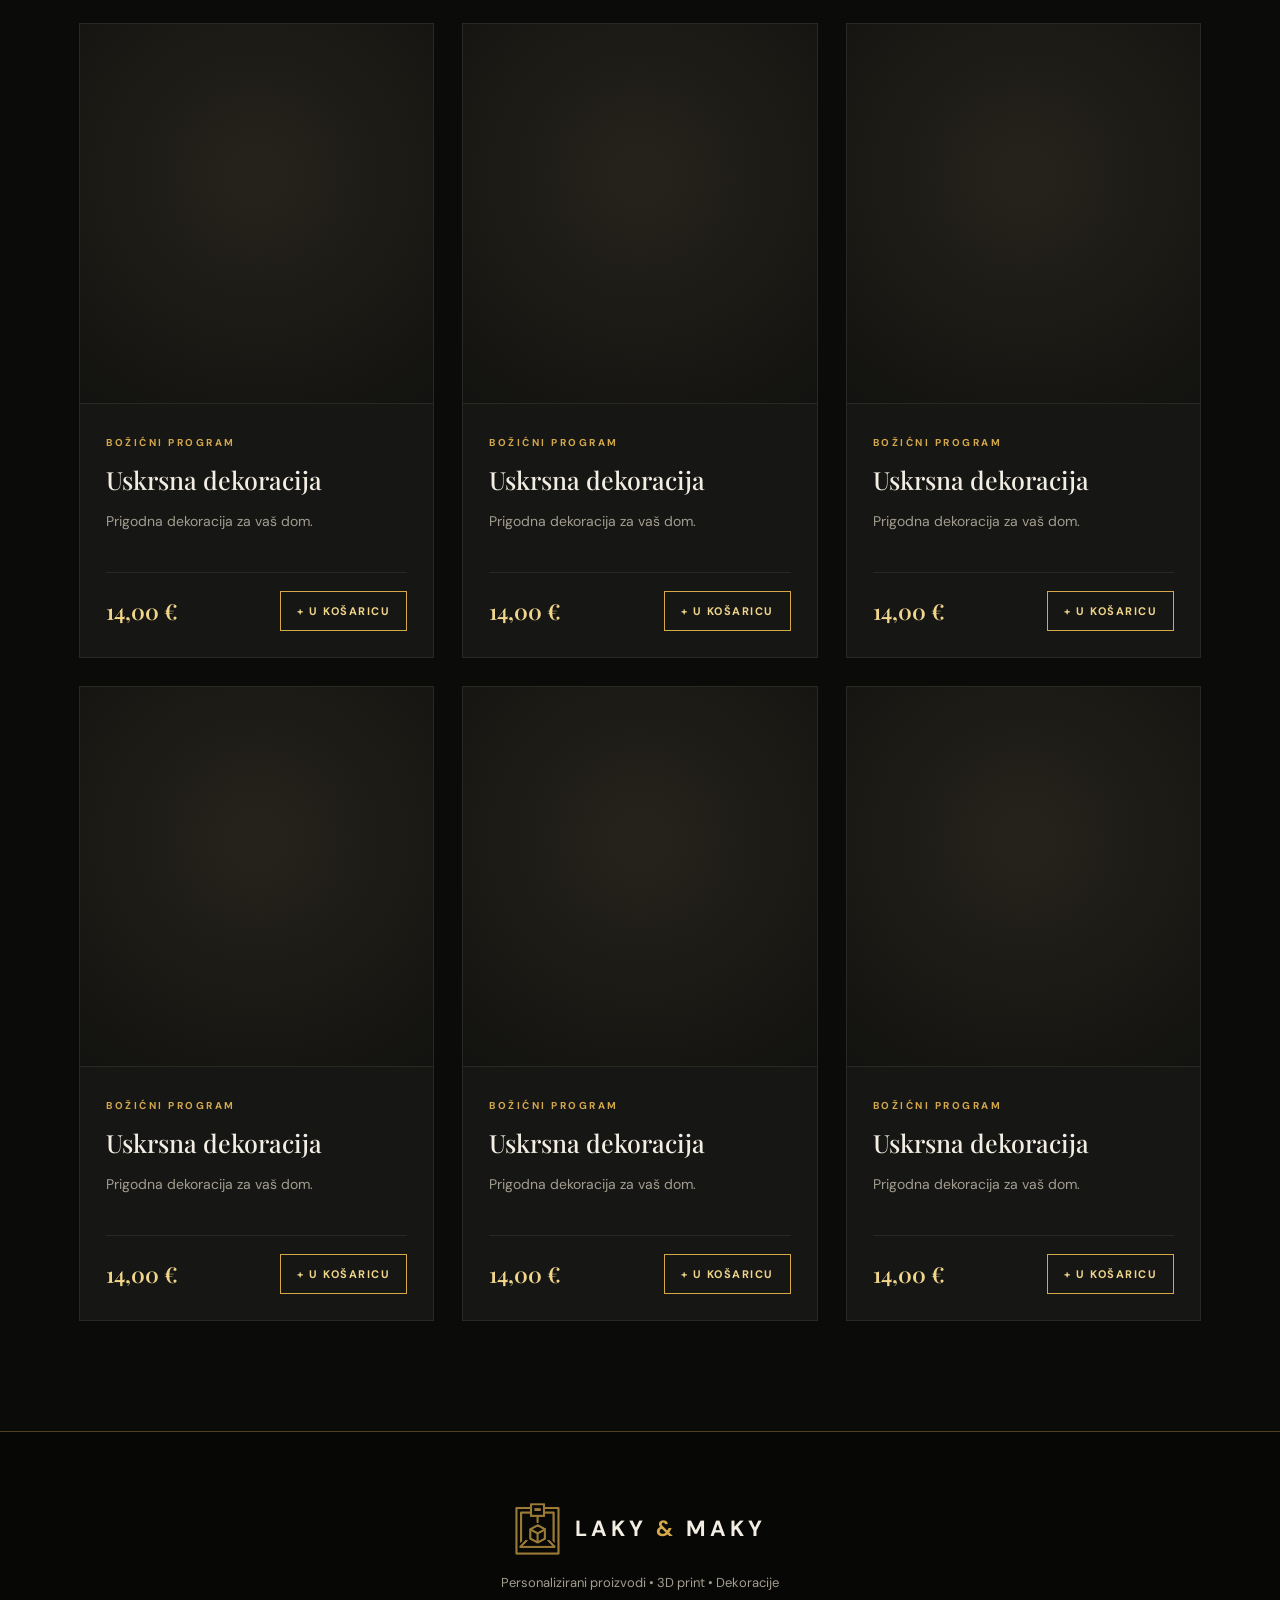
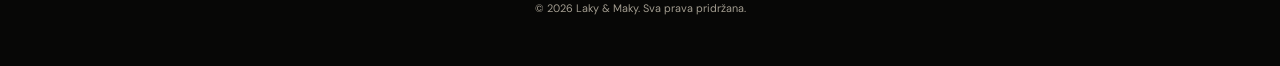
==== commit 749b6f39: "Update katalog.html" ====
--- a/katalog.html
+++ b/katalog.html
@@ -49,7 +49,6 @@
         <div class="logo"><img src="images/logo-mark.png" alt=""><div><b>LAKY <span>&</span> MAKY</b></div></div>
         <p>Personalizirani proizvodi • 3D print • Dekoracije</p>
         <small>© <span id="year"></span> Laky & Maky. Sva prava pridržana.</small>
-        <p class="legal">Prije objave dopuniti: podaci o obrtu, uvjeti naručivanja, privatnost i dostava.</p>
     </footer>
 
     <div id="overlay" class="overlay hidden"></div>
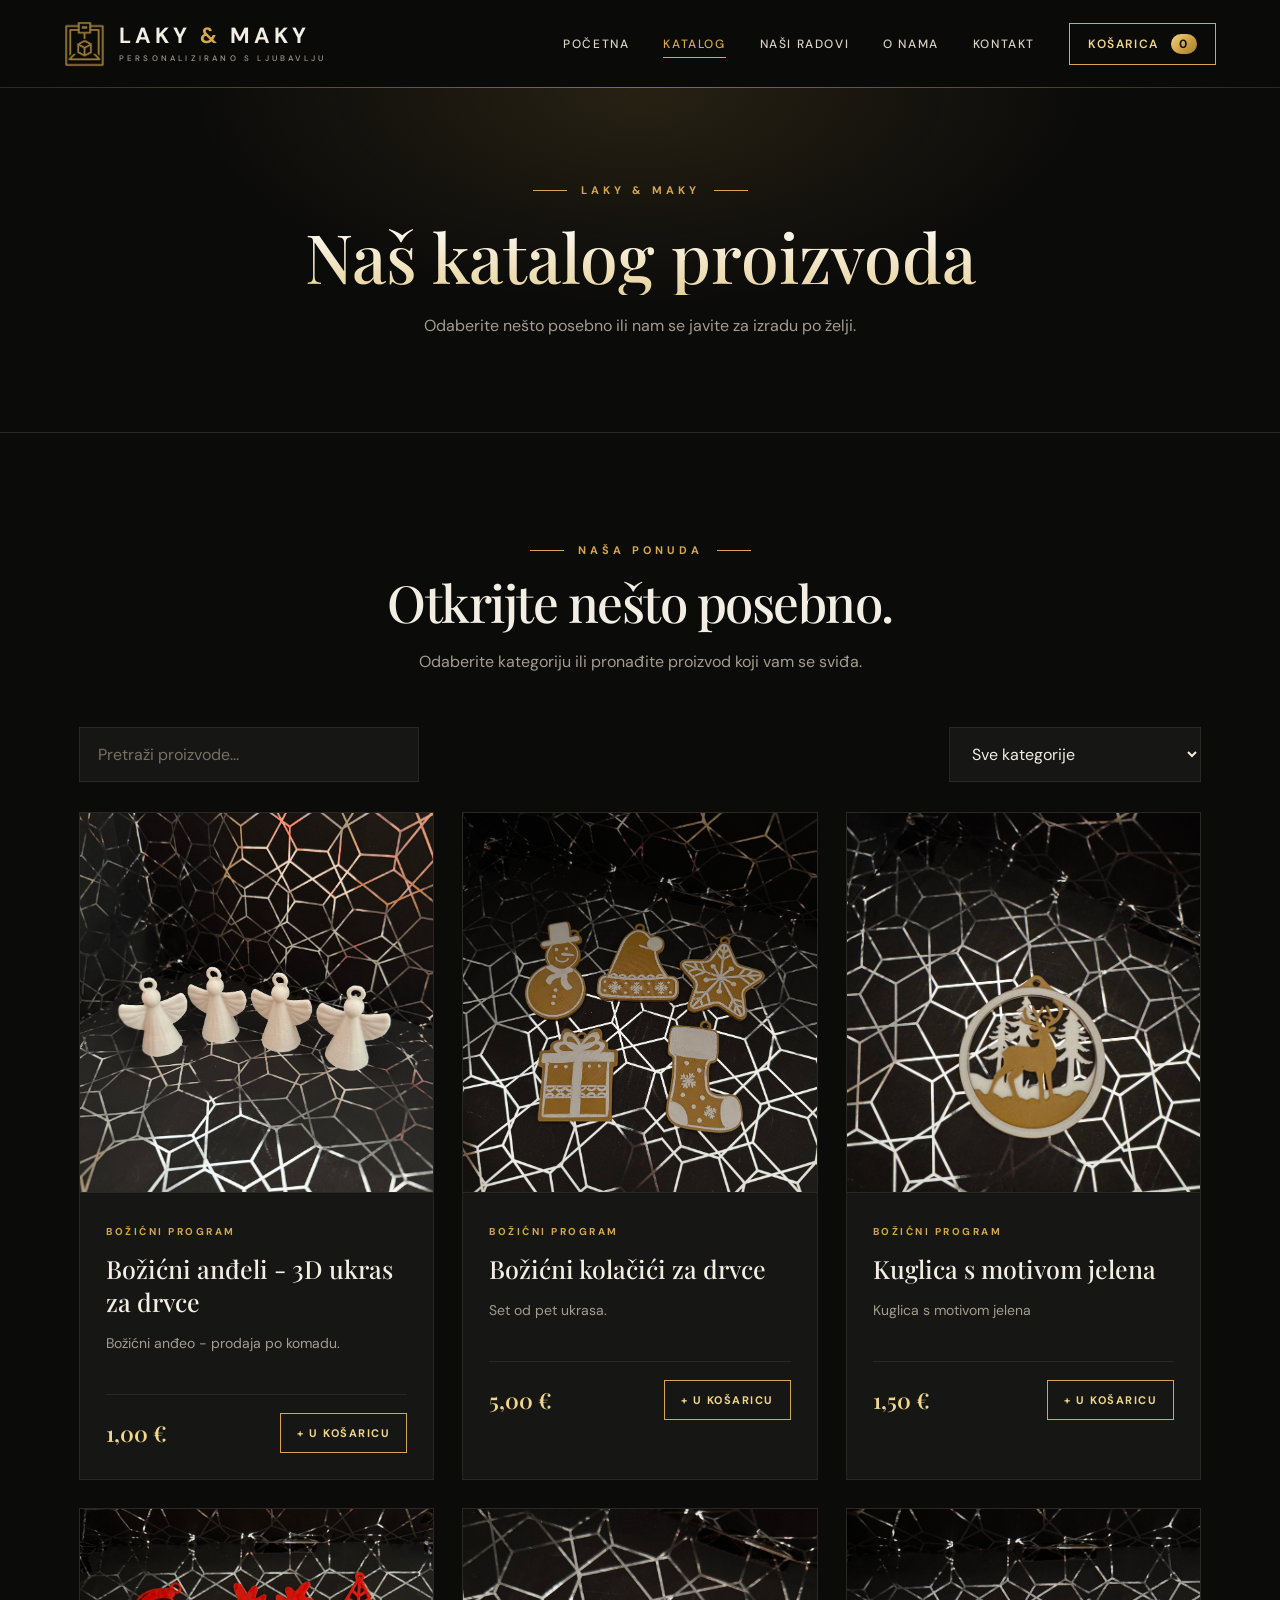
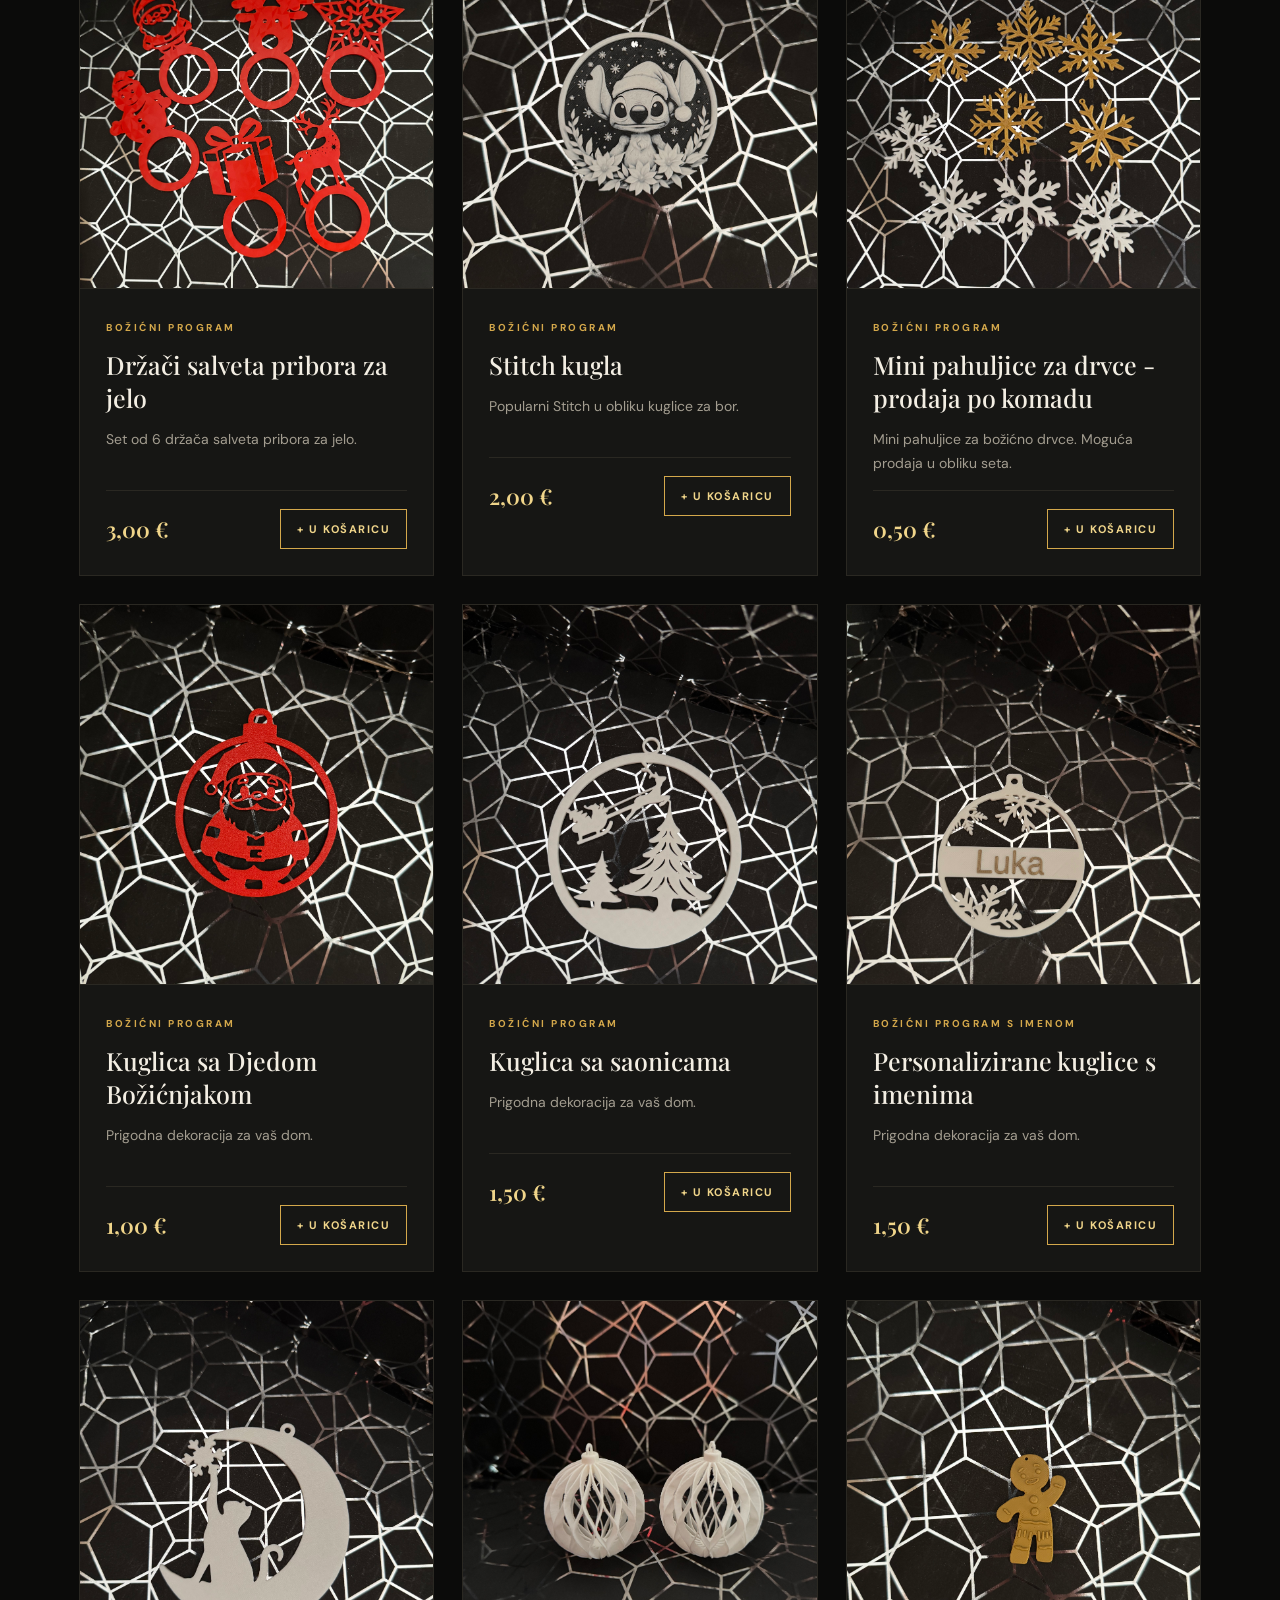
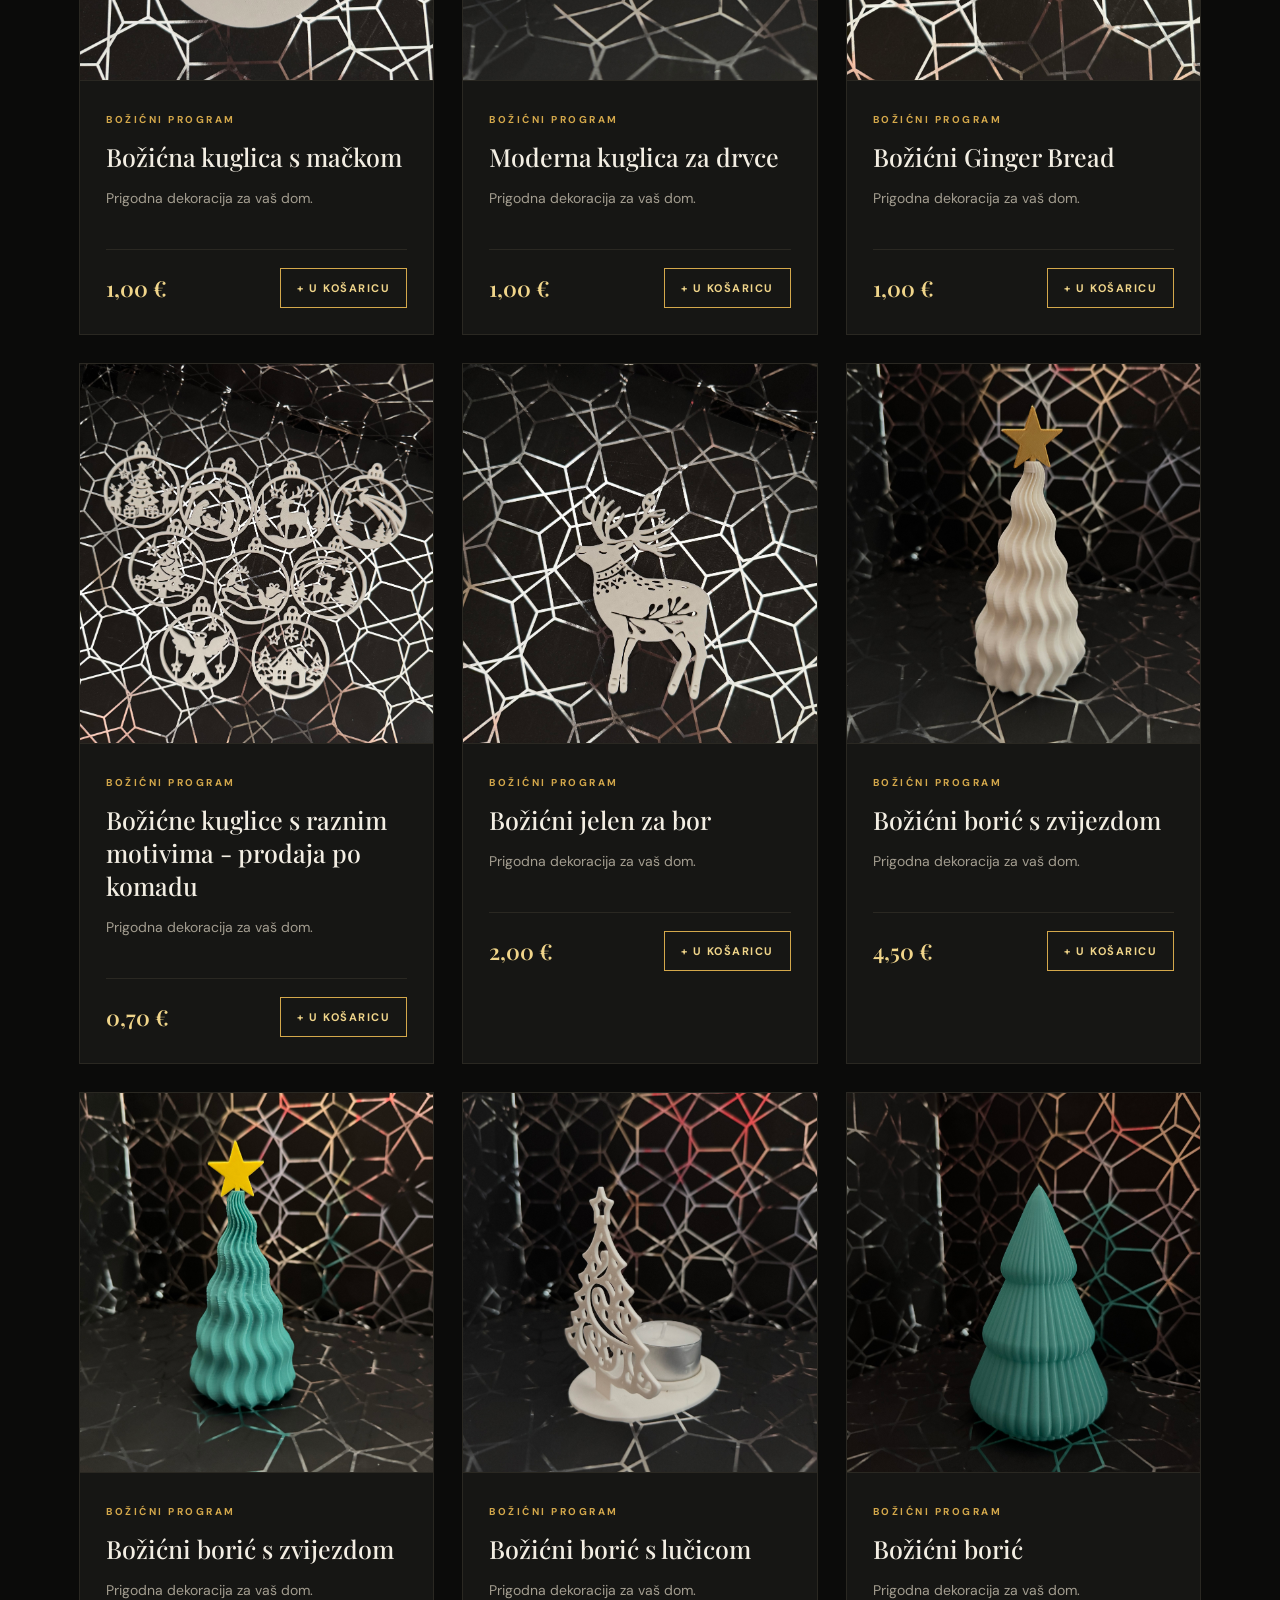
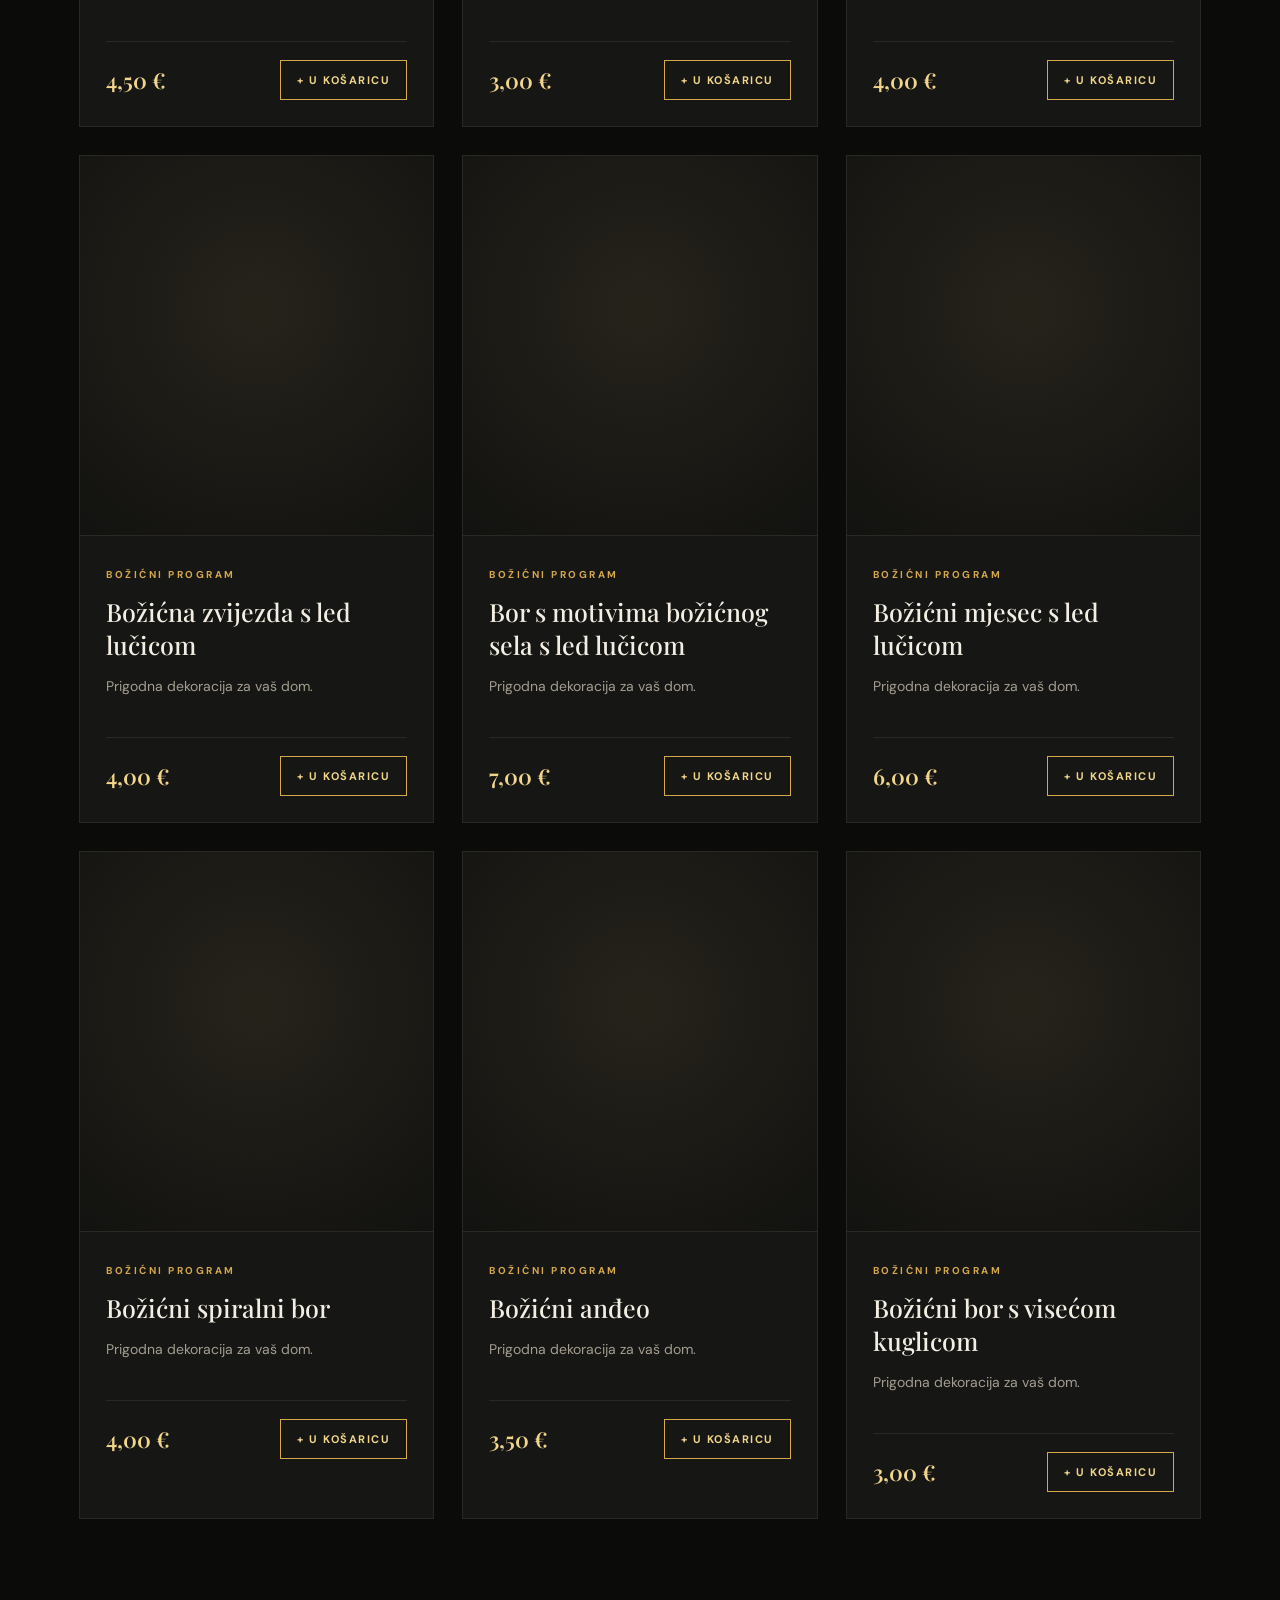
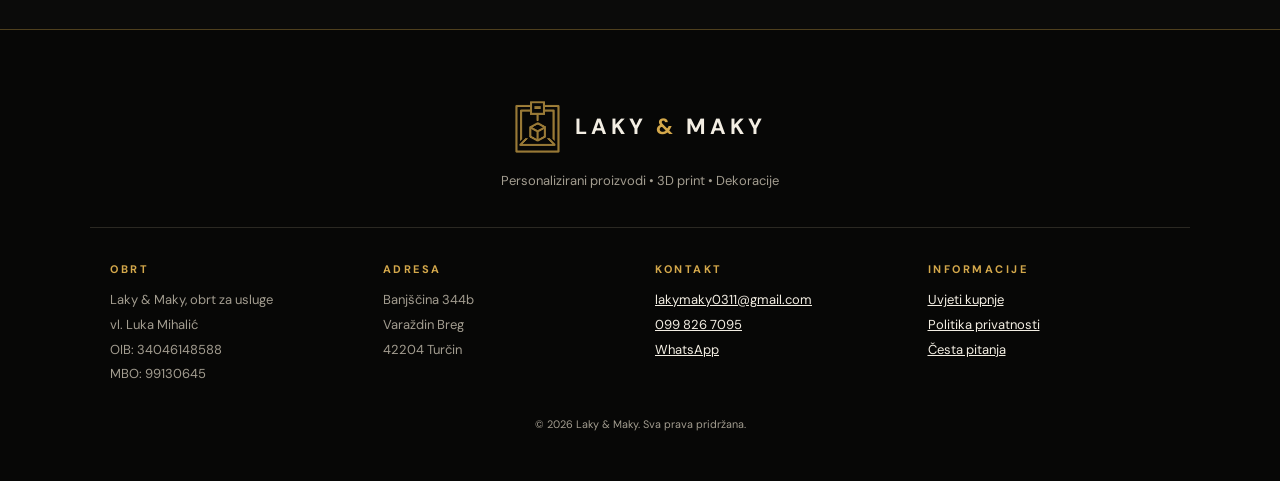
==== commit 2770e08a: "Update katalog.html" ====
--- a/katalog.html
+++ b/katalog.html
@@ -19,6 +19,7 @@
         <nav id="nav">
             <a href="index.html">Početna</a>
             <a href="katalog.html" aria-current="page">Katalog</a>
+            <a href="radovi.html">Naši radovi</a>
             <a href="index.html#about">O nama</a>
             <a href="index.html#contact">Kontakt</a>
             <button id="cartBtn" class="cart-btn">Košarica <span id="cartCount">0</span></button>
@@ -45,11 +46,39 @@
         </section>
     </main>
 
-    <footer>
-        <div class="logo"><img src="images/logo-mark.png" alt=""><div><b>LAKY <span>&</span> MAKY</b></div></div>
-        <p>Personalizirani proizvodi • 3D print • Dekoracije</p>
-        <small>© <span id="year"></span> Laky & Maky. Sva prava pridržana.</small>
-    </footer>
+<footer>
+    <div class="logo"><img src="images/logo-mark.png" alt=""><div><b>LAKY <span>&</span> MAKY</b></div></div>
+    <p>Personalizirani proizvodi • 3D print • Dekoracije</p>
+
+    <div class="footer-info">
+        <div>
+            <h4>Obrt</h4>
+            <p>Laky & Maky, obrt za usluge<br>vl. Luka Mihalić<br>OIB: 34046148588<br>MBO: 99130645</p>
+        </div>
+        <div>
+            <h4>Adresa</h4>
+            <p>Banjščina 344b<br>Varaždin Breg<br>42204 Turčin</p>
+        </div>
+        <div>
+            <h4>Kontakt</h4>
+            <p>
+                <a href="mailto:lakymaky0311@gmail.com">lakymaky0311@gmail.com</a><br>
+                <a href="tel:+385998267095">099 826 7095</a><br>
+                <a href="https://wa.me/385998267095" target="_blank" rel="noopener">WhatsApp</a>
+            </p>
+        </div>
+        <div>
+            <h4>Informacije</h4>
+            <p>
+                <a href="privatnost.html#uvjeti">Uvjeti kupnje</a><br>
+                <a href="privatnost.html#privatnost">Politika privatnosti</a><br>
+                <a href="index.html#faq">Česta pitanja</a>
+            </p>
+        </div>
+    </div>
+
+    <small>© <span id="year"></span> Laky & Maky. Sva prava pridržana.</small>
+</footer>
 
     <div id="overlay" class="overlay hidden"></div>
     <aside id="drawer" class="drawer hidden" aria-label="Košarica">
@@ -60,11 +89,11 @@
         <form id="orderForm">
             <h3>Podaci za narudžbu</h3>
             <label>Način preuzimanja
-                <select name="delivery" id="delivery">
-                    <option>Dogovor</option>
-                    <option>Slanje dostavom</option>
-                    <option>Osobno preuzimanje</option>
-                </select>
+        <select name="delivery" id="delivery">
+            <option>Osobno preuzimanje (Varaždin Breg)</option>
+            <option>Dostava na adresu (besplatno do 20 km)</option>
+            <option>BOX NOW paketomat</option>
+        </select>
             </label>
             <div class="row2">
                 <label>Ime *<input name="firstName" required maxlength="50" autocomplete="given-name"></label>
--- a/style.css
+++ b/style.css
@@ -49,7 +49,7 @@
 .hero-art{position:relative;display:flex;align-items:center;justify-content:center;flex-direction:column;min-height:420px}
 .hero-art::before{content:"";position:absolute;width:min(440px,80%);aspect-ratio:1;border-radius:50%;border:1px solid var(--line-gold);box-shadow:0 0 0 28px rgba(212,168,75,.04),0 0 0 29px var(--line),0 0 120px rgba(212,168,75,.12) inset}
 .hero-art img{position:relative;width:min(250px,48%);height:auto;filter:drop-shadow(0 0 36px rgba(212,168,75,.35));animation:float 6s ease-in-out infinite}
-.hero-art p{position:relative;font-size:10px;letter-spacing:4px;color:var(--gold);margin-top:70px}
+.hero-art p{position:relative;font-size:10px;letter-spacing:4px;color:var(--gold);margin-top:50px}
 @keyframes float{50%{transform:translateY(-12px)}}
 @media(prefers-reduced-motion:reduce){.hero-art img{animation:none}html{scroll-behavior:auto}}
 .features{display:grid;grid-template-columns:repeat(3,1fr);border-top:1px solid var(--line);border-bottom:1px solid var(--line);background:var(--bg2)}
@@ -191,3 +191,231 @@
   .color-swatch{width:34px;height:34px}
   .color-option-name{font-size:10px}
 }
+
+/* ===== MOBILNI DIZAJN: centriranje i poravnanje ===== */
+@media(max-width:850px){
+  /* Hero */
+  .hero-inner{max-width:100%;margin:0 auto;padding:60px 6% 20px;text-align:center}
+  .hero-inner>p:not(.eyebrow){margin-left:auto;margin-right:auto}
+  .hero-inner .eyebrow,
+  .about .eyebrow{justify-content:center;font-size:10px;letter-spacing:3px}
+  .hero-inner .eyebrow::after,
+  .about .eyebrow::after{content:"";width:34px;height:1px;background:var(--gold)}
+  .hero h1{margin:20px 0}
+
+  /* Gumbi u sredini i jednake širine */
+  .hero-inner .btn,
+  .about .btn,
+  .featured-more .btn,
+  .contact .btn{
+    display:block;
+    width:100%;
+    max-width:340px;
+    margin-left:auto;
+    margin-right:auto;
+  }
+
+  /* Značajke (Personalizacija...) */
+  .features div{justify-content:center;text-align:center;flex-direction:column;gap:10px}
+  .features .ft{text-align:center}
+
+  /* O nama */
+  .about{text-align:center}
+  .about-quote{
+    padding:26px 0 0;
+    border-left:0;
+    border-top:2px solid var(--gold);
+    text-align:center;
+  }
+
+  /* Naslovi sekcija i kontakt */
+  .section-heading,.contact{text-align:center}
+}
+
+@media(max-width:540px){
+  /* Kartice proizvoda: sve centrirano, gumb preko cijele širine */
+  .product-info{text-align:center}
+  .product-bottom{
+    flex-direction:column;
+    justify-content:center;
+    align-items:stretch;
+    gap:14px;
+    text-align:center;
+  }
+  .product-bottom button{width:100%;padding:14px 16px}
+
+  /* Hero slika */
+  .hero-art{min-height:300px}
+
+  /* Košarica: gumbi i polja preko cijele širine */
+  .drawer .btn.gold{width:100%}
+  .header{padding:0 4%}
+}
+
+/* Vrlo uski ekrani */
+@media(max-width:380px){
+  .logo{font-size:15px;letter-spacing:2px}
+  .logo img{height:32px}
+  .hero h1{font-size:38px}
+  .btn{padding:15px 20px}
+}
+
+/* ===== POPRAVAK HERO SEKCIJE NA MOBITELU ===== */
+@media(max-width:850px){
+  .hero{
+    min-height:0;
+    display:block;
+  }
+  .hero-inner{
+    padding:50px 6% 10px;
+  }
+
+  /* Gumb: normalna visina, bez preklapanja */
+  .hero-inner .btn{
+    padding:16px 20px;
+    margin-top:12px;
+    line-height:1.3;
+  }
+
+  /* Eyebrow: bez linija sa strane, tekst u sredini */
+  .hero-inner .eyebrow{
+    display:block;
+    text-align:center;
+    line-height:1.8;
+  }
+  .hero-inner .eyebrow::before,
+  .hero-inner .eyebrow::after{
+    display:none;
+  }
+
+  /* Slika ispod teksta, s razmakom */
+  .hero-art{
+    position:relative;
+    min-height:340px;
+    margin-top:30px;
+    padding-bottom:30px;
+  }
+  .hero-art img{
+    width:min(200px,50%);
+  }
+  .hero-art p{
+    margin-top:36px;
+    text-align:center;
+    padding:0 20px;
+    line-height:1.8;
+  }
+}
+
+/* ===== GALERIJA RADOVA ===== */
+.works-preview{padding-top:115px;padding-bottom:120px}
+.gallery{display:grid;grid-template-columns:repeat(3,1fr);gap:20px;margin-top:44px}
+.gallery-item{padding:0;border:1px solid var(--line);background:var(--panel);aspect-ratio:1;overflow:hidden;position:relative;transition:transform .35s,border-color .35s,box-shadow .35s}
+.gallery-item img{width:100%;height:100%;object-fit:cover;display:block;transition:transform .6s}
+.gallery-item::after{content:"⤢";position:absolute;right:12px;bottom:12px;width:36px;height:36px;display:flex;align-items:center;justify-content:center;background:rgba(11,11,10,.75);border:1px solid var(--gold);color:var(--gold-light);font-size:16px;opacity:0;transition:opacity .3s}
+.gallery-item:hover{transform:translateY(-5px);border-color:var(--gold);box-shadow:0 22px 50px rgba(0,0,0,.55)}
+.gallery-item:hover img{transform:scale(1.06)}
+.gallery-item:hover::after,.gallery-item:focus-visible::after{opacity:1}
+
+/* Povećani prikaz (lightbox) */
+.lightbox{position:fixed;inset:0;z-index:40;display:flex;align-items:center;justify-content:center;padding:20px;background:rgba(0,0,0,.92);backdrop-filter:blur(6px)}
+.lightbox figure{margin:0;max-width:min(92vw,1100px);display:flex;flex-direction:column;align-items:center;gap:14px}
+.lightbox figure img{max-width:100%;max-height:78vh;object-fit:contain;border:1px solid var(--line-gold);box-shadow:0 20px 70px rgba(0,0,0,.7)}
+.lightbox figcaption{color:var(--muted);font-size:13px;letter-spacing:1px;text-align:center}
+.lb-close,.lb-nav{position:absolute;background:rgba(11,11,10,.7);border:1px solid var(--line-gold);color:var(--gold-light);display:flex;align-items:center;justify-content:center;transition:.25s}
+.lb-close:hover,.lb-nav:hover{background:var(--gold);color:#111}
+.lb-close{top:18px;right:18px;width:44px;height:44px;font-size:28px}
+.lb-nav{top:50%;transform:translateY(-50%);width:48px;height:60px;font-size:34px}
+.lb-prev{left:18px}
+.lb-next{right:18px}
+
+@media(max-width:850px){
+  .works-preview{padding-top:80px;padding-bottom:80px}
+  .gallery{grid-template-columns:repeat(2,1fr);gap:14px}
+}
+@media(max-width:540px){
+  .gallery{gap:10px;margin-top:32px}
+  .gallery-item::after{display:none}
+  .lb-nav{width:40px;height:50px;font-size:28px;top:auto;bottom:24px;transform:none}
+  .lb-prev{left:18px}
+  .lb-next{right:18px}
+  .lightbox figure img{max-height:70vh}
+}
+
+/* ===== SLIDESHOW NA POČETNOJ ===== */
+.slider{position:relative;max-width:900px;margin:44px auto 0;border:1px solid var(--line-gold);background:var(--panel);overflow:hidden;box-shadow:0 22px 50px rgba(0,0,0,.5)}
+.slider-track{display:flex;transition:transform .6s ease}
+.slide{flex:0 0 100%;min-width:0}
+.slide-btn{display:block;width:100%;padding:0;border:0;background:none;aspect-ratio:16/10;overflow:hidden}
+.slide-btn img{width:100%;height:100%;object-fit:cover;display:block}
+.slider-btn{position:absolute;top:50%;transform:translateY(-50%);width:46px;height:58px;display:flex;align-items:center;justify-content:center;background:rgba(11,11,10,.65);border:1px solid var(--line-gold);color:var(--gold-light);font-size:32px;transition:.25s;z-index:2}
+.slider-btn:hover{background:var(--gold);color:#111}
+.slider-prev{left:14px}
+.slider-next{right:14px}
+.slider-dots{position:absolute;left:0;right:0;bottom:14px;display:flex;justify-content:center;gap:8px;z-index:2}
+.slider-dots button{width:10px;height:10px;padding:0;border-radius:50%;border:1px solid var(--gold);background:rgba(11,11,10,.6);transition:.25s}
+.slider-dots button.active{background:var(--gold);transform:scale(1.25)}
+@media(prefers-reduced-motion:reduce){.slider-track{transition:none}}
+
+@media(max-width:540px){
+  .slider{margin-top:32px}
+  .slide-btn{aspect-ratio:1}
+  .slider-btn{width:36px;height:46px;font-size:26px}
+  .slider-prev{left:8px}
+  .slider-next{right:8px}
+  .slider-dots{bottom:10px}
+}
+
+
+/* ===== WHATSAPP GUMB ===== */
+.wa-float{position:fixed;right:20px;bottom:20px;z-index:8;display:flex;align-items:center;gap:10px;padding:14px 20px;background:#25d366;color:#0b3d1f;border-radius:40px;font-weight:700;font-size:14px;box-shadow:0 8px 28px rgba(0,0,0,.5);transition:transform .25s,box-shadow .25s}
+.wa-float:hover{transform:translateY(-3px);box-shadow:0 12px 34px rgba(37,211,102,.35)}
+.wa-icon{font-size:20px;line-height:1}
+
+/* ===== FAQ ===== */
+.faq-list{max-width:820px;margin:44px auto 0;display:grid;gap:12px}
+.faq-list details{border:1px solid var(--line);background:var(--panel);transition:border-color .3s}
+.faq-list details[open]{border-color:var(--gold)}
+.faq-list summary{list-style:none;cursor:pointer;padding:20px 56px 20px 22px;font-weight:600;position:relative;line-height:1.5}
+.faq-list summary::-webkit-details-marker{display:none}
+.faq-list summary::after{content:"+";position:absolute;right:22px;top:50%;transform:translateY(-50%);color:var(--gold);font-size:24px;transition:transform .3s}
+.faq-list details[open] summary::after{transform:translateY(-50%) rotate(45deg)}
+.faq-list details p{margin:0;padding:0 22px 22px;color:var(--muted);line-height:1.8}
+.faq-list a{color:var(--gold-light);text-decoration:underline}
+
+/* ===== PRAVNA STRANICA ===== */
+.legal-page{max-width:860px}
+.legal-page [id]{scroll-margin-top:110px}
+.legal-page h2{font:500 28px/1.3 'Playfair Display',serif;color:var(--gold-light);margin:48px 0 14px;letter-spacing:0}
+.legal-page h3{font-size:16px;color:var(--text);margin:26px 0 8px}
+.legal-page p,.legal-page li{color:var(--muted);line-height:1.85}
+.legal-page ul{padding-left:22px}
+.legal-page a{color:var(--gold-light);text-decoration:underline}
+.legal-toc{display:flex;flex-wrap:wrap;gap:10px;margin-bottom:10px}
+.legal-toc a{border:1px solid var(--line-gold);padding:10px 16px;font-size:12px;letter-spacing:1.4px;text-transform:uppercase;text-decoration:none}
+.legal-toc a:hover{background:var(--gold);color:#111}
+
+/* ===== LINKOVI U FOOTERU I FORMI ===== */
+footer p a{color:var(--gold-light);text-decoration:underline}
+#orderForm .consent a{color:var(--gold-light);text-decoration:underline}
+
+@media(max-width:540px){
+  .wa-float{right:14px;bottom:14px;width:54px;height:54px;padding:0;justify-content:center}
+  .wa-text{display:none}
+  .faq-list summary{padding:18px 48px 18px 16px}
+  .faq-list details p{padding:0 16px 18px}
+}
+
+/* ===== FOOTER S PODACIMA ===== */
+.footer-info{max-width:1100px;margin:38px auto 30px;padding:34px 20px 0;border-top:1px solid var(--line);display:grid;grid-template-columns:repeat(4,1fr);gap:30px;text-align:left}
+.footer-info h4{margin:0 0 12px;color:var(--gold);font-size:11px;letter-spacing:2.5px;text-transform:uppercase;font-weight:700}
+.footer-info p{margin:0;line-height:1.9;font-size:13px}
+.footer-info a{color:var(--text);transition:color .25s}
+.footer-info a:hover{color:var(--gold-light)}
+footer small{display:block;margin-top:10px}
+
+@media(max-width:850px){
+  .footer-info{grid-template-columns:repeat(2,1fr);gap:28px}
+}
+@media(max-width:540px){
+  .footer-info{grid-template-columns:1fr;text-align:center;gap:24px}
+}
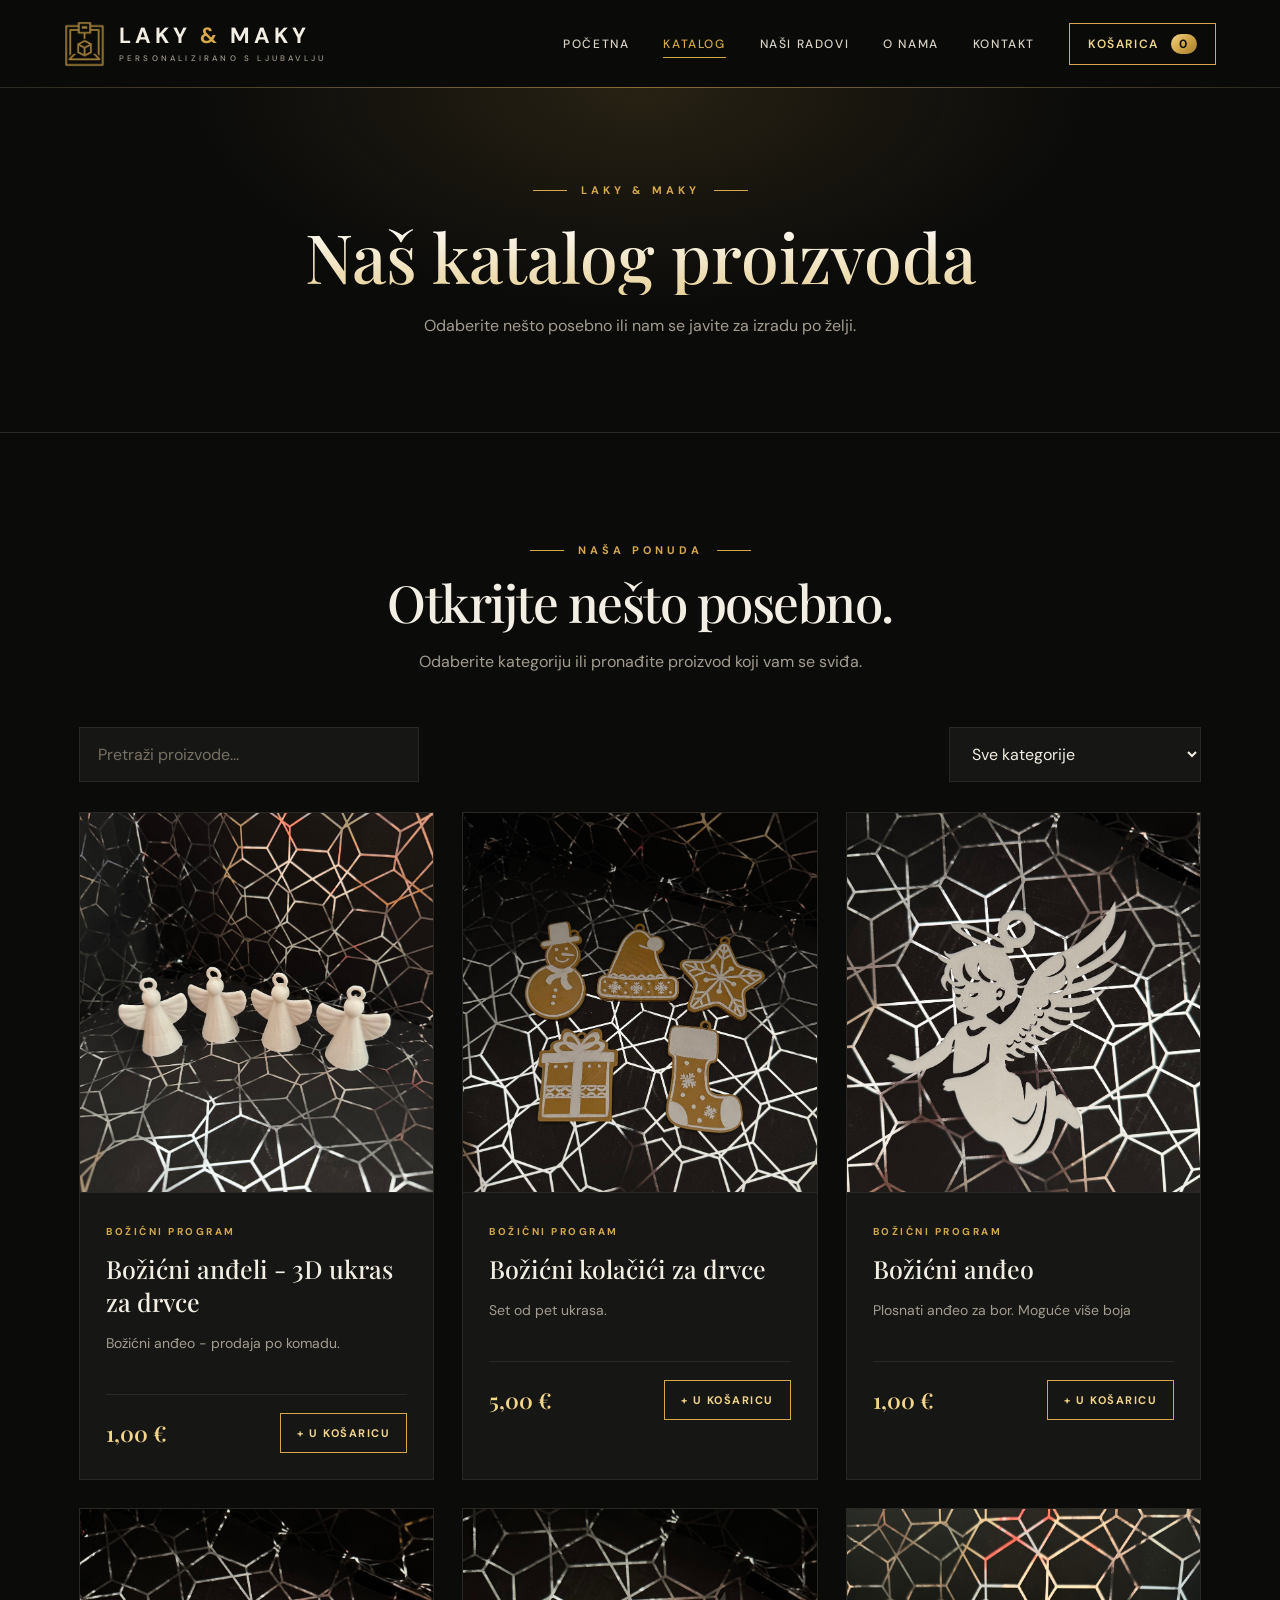
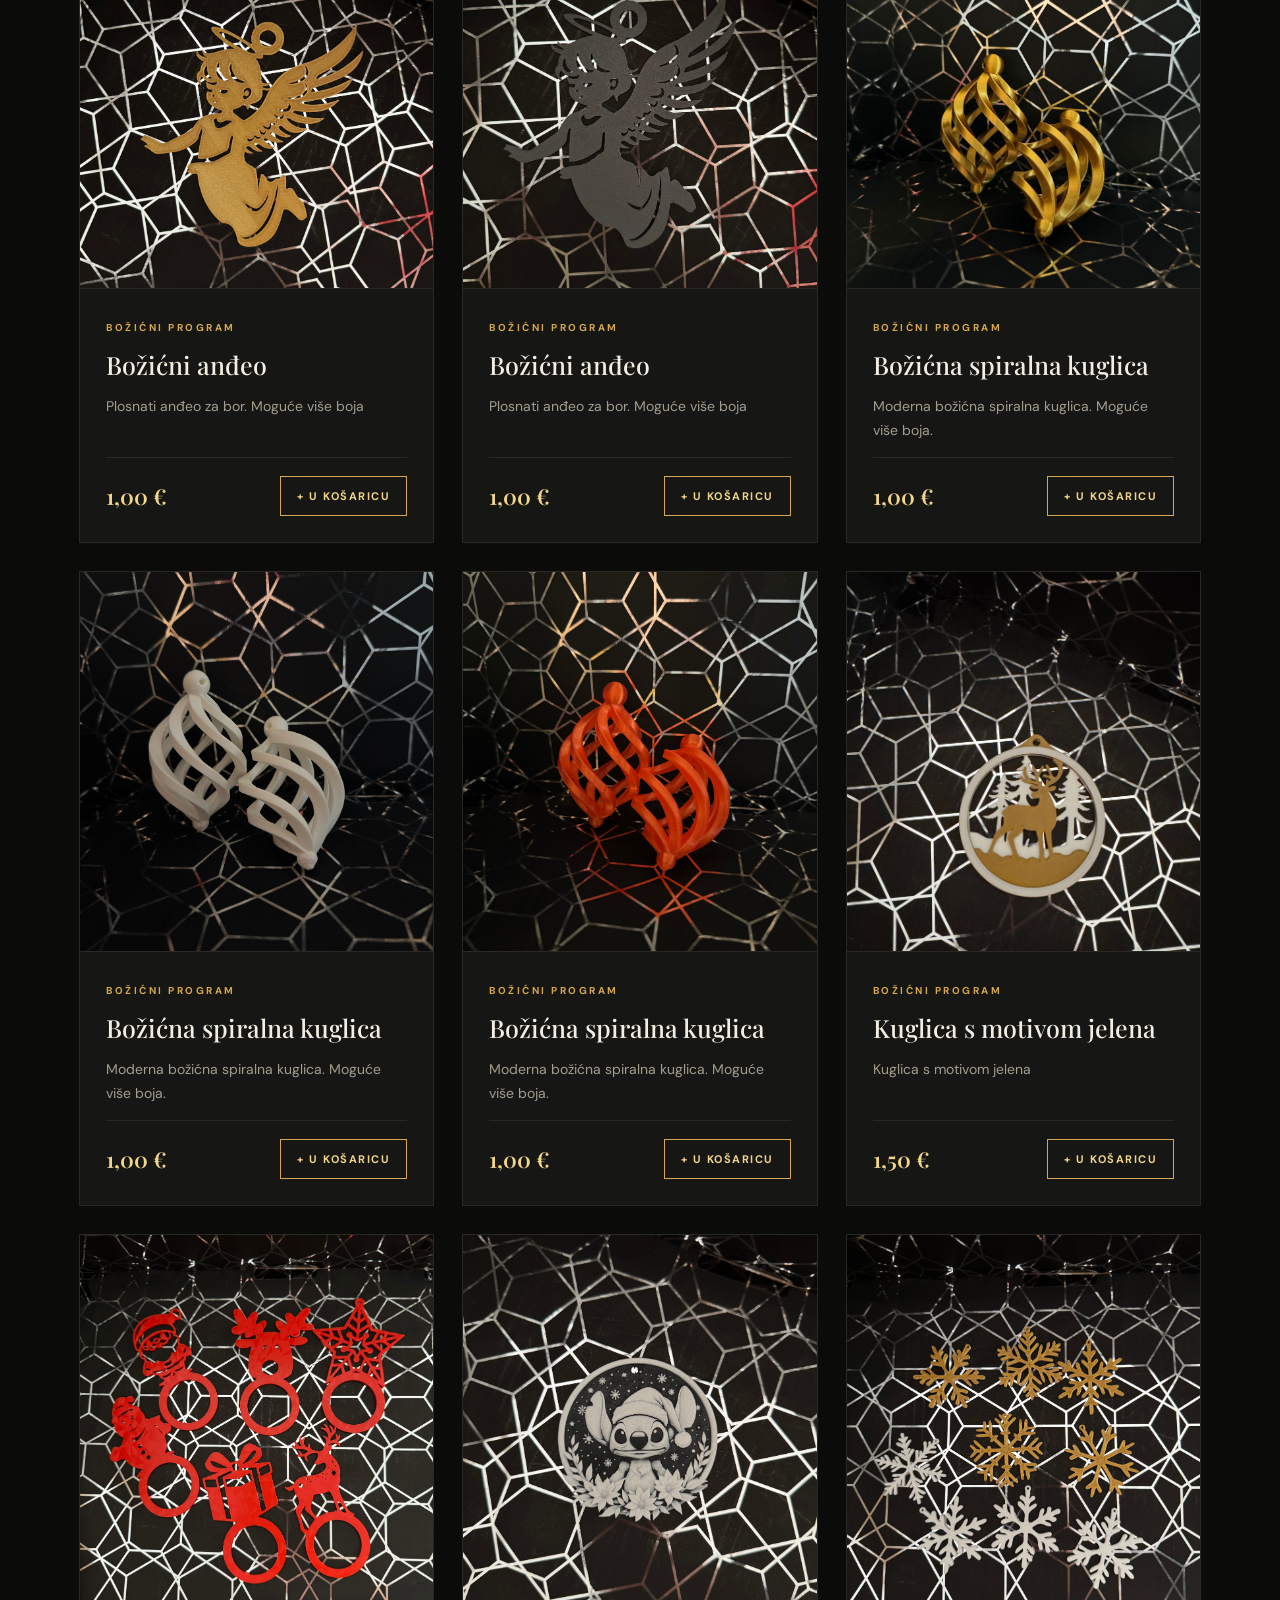
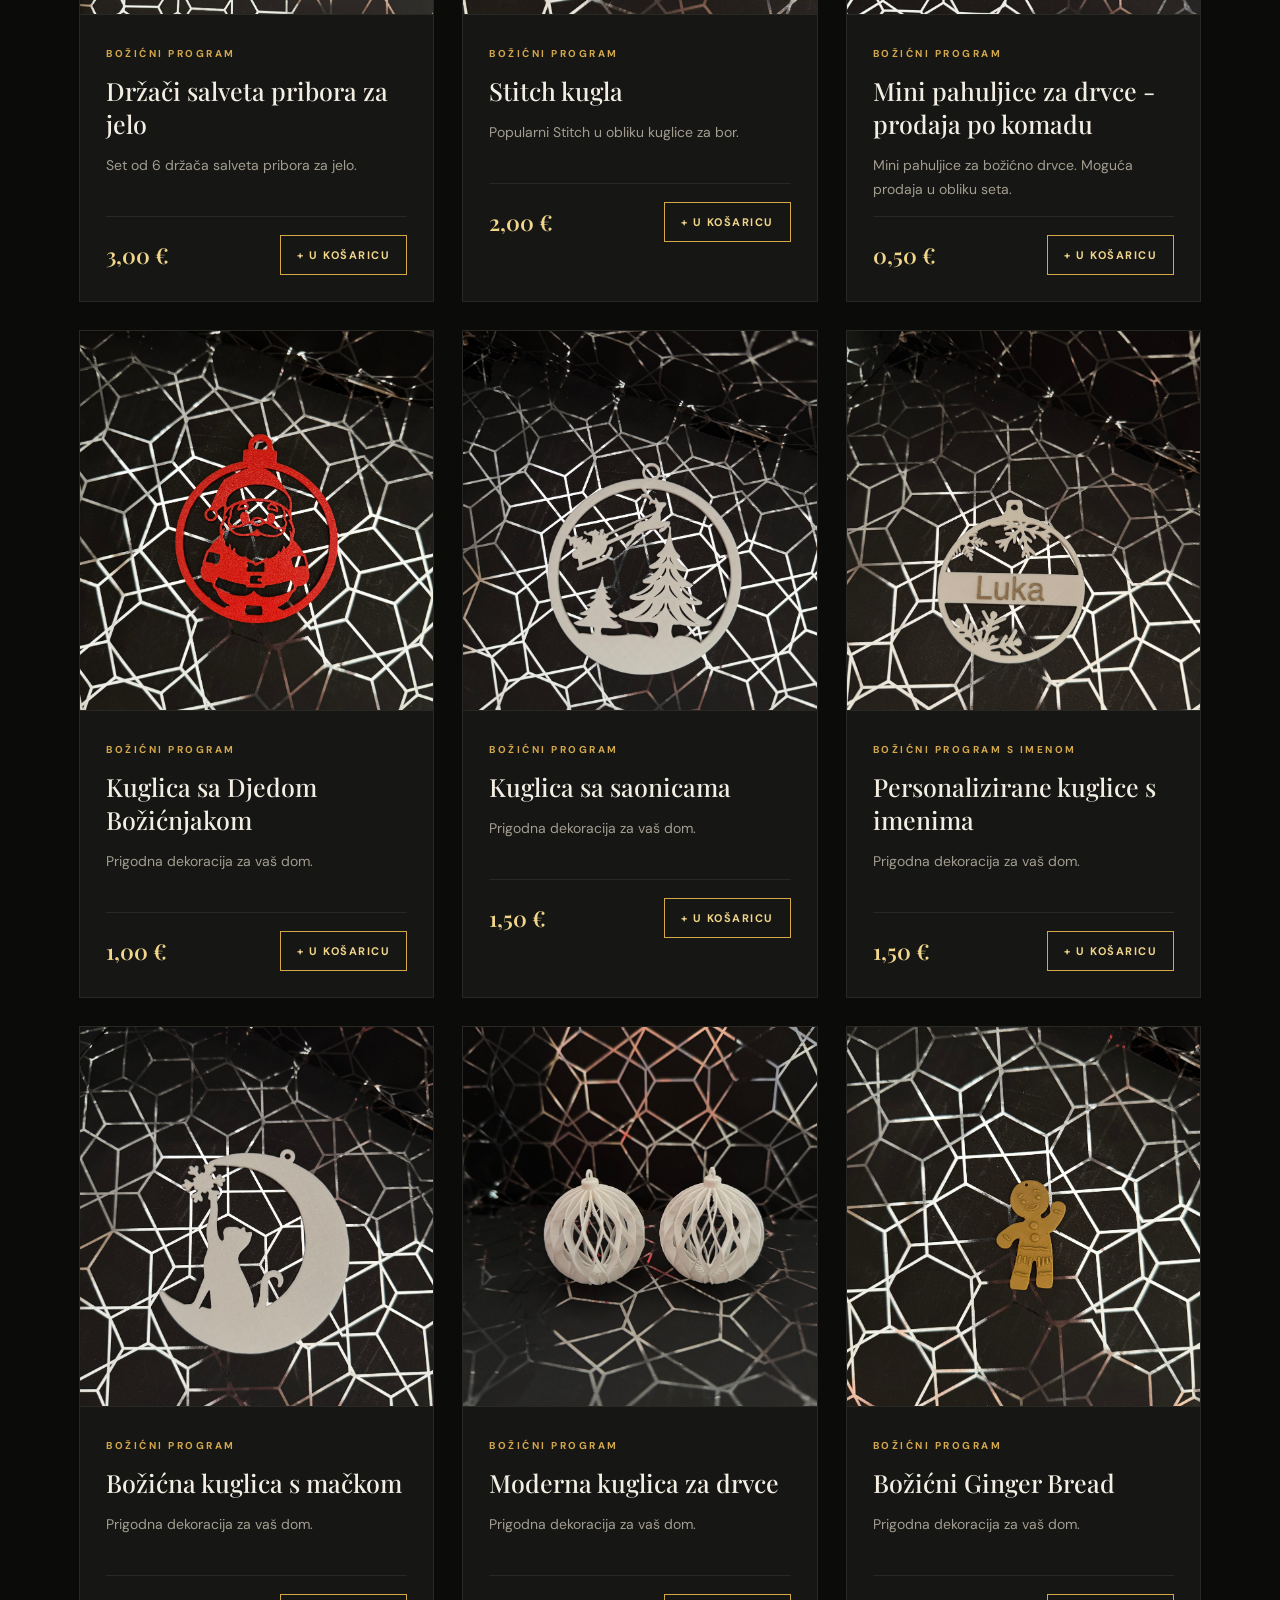
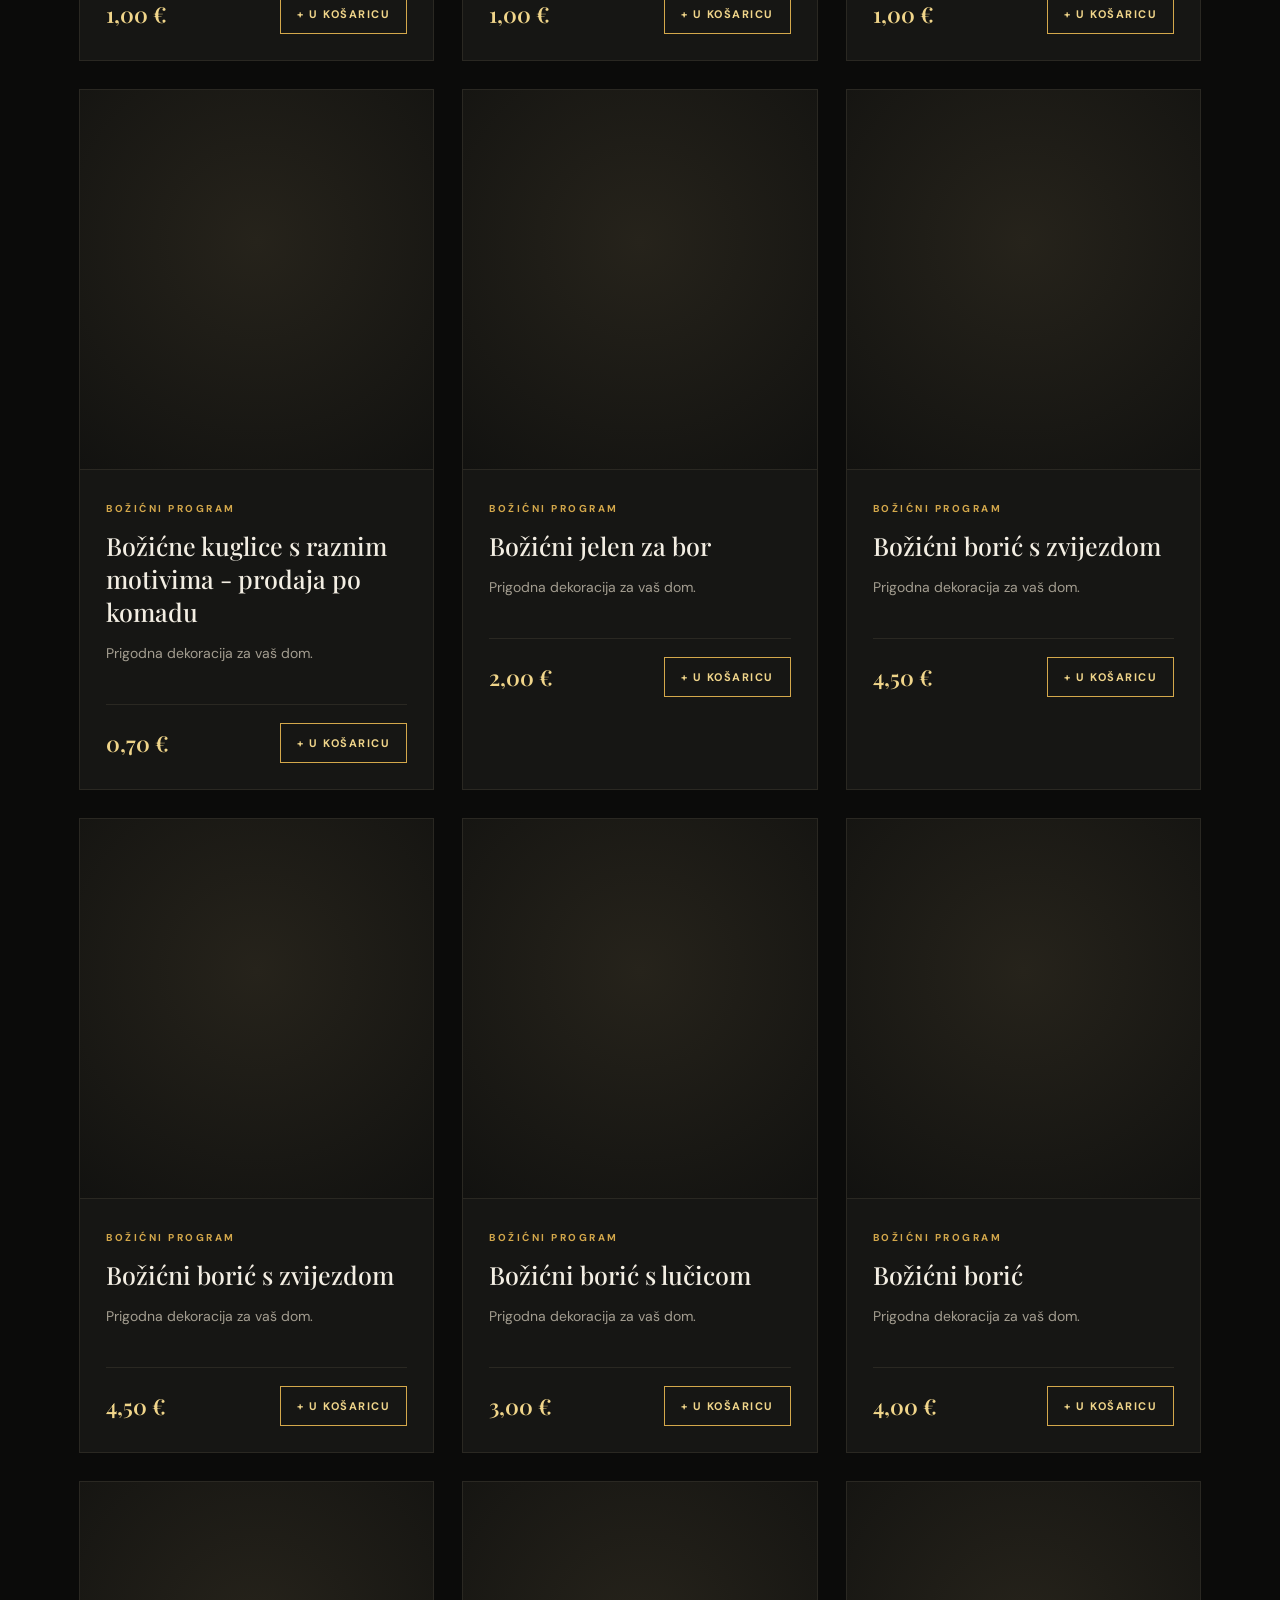
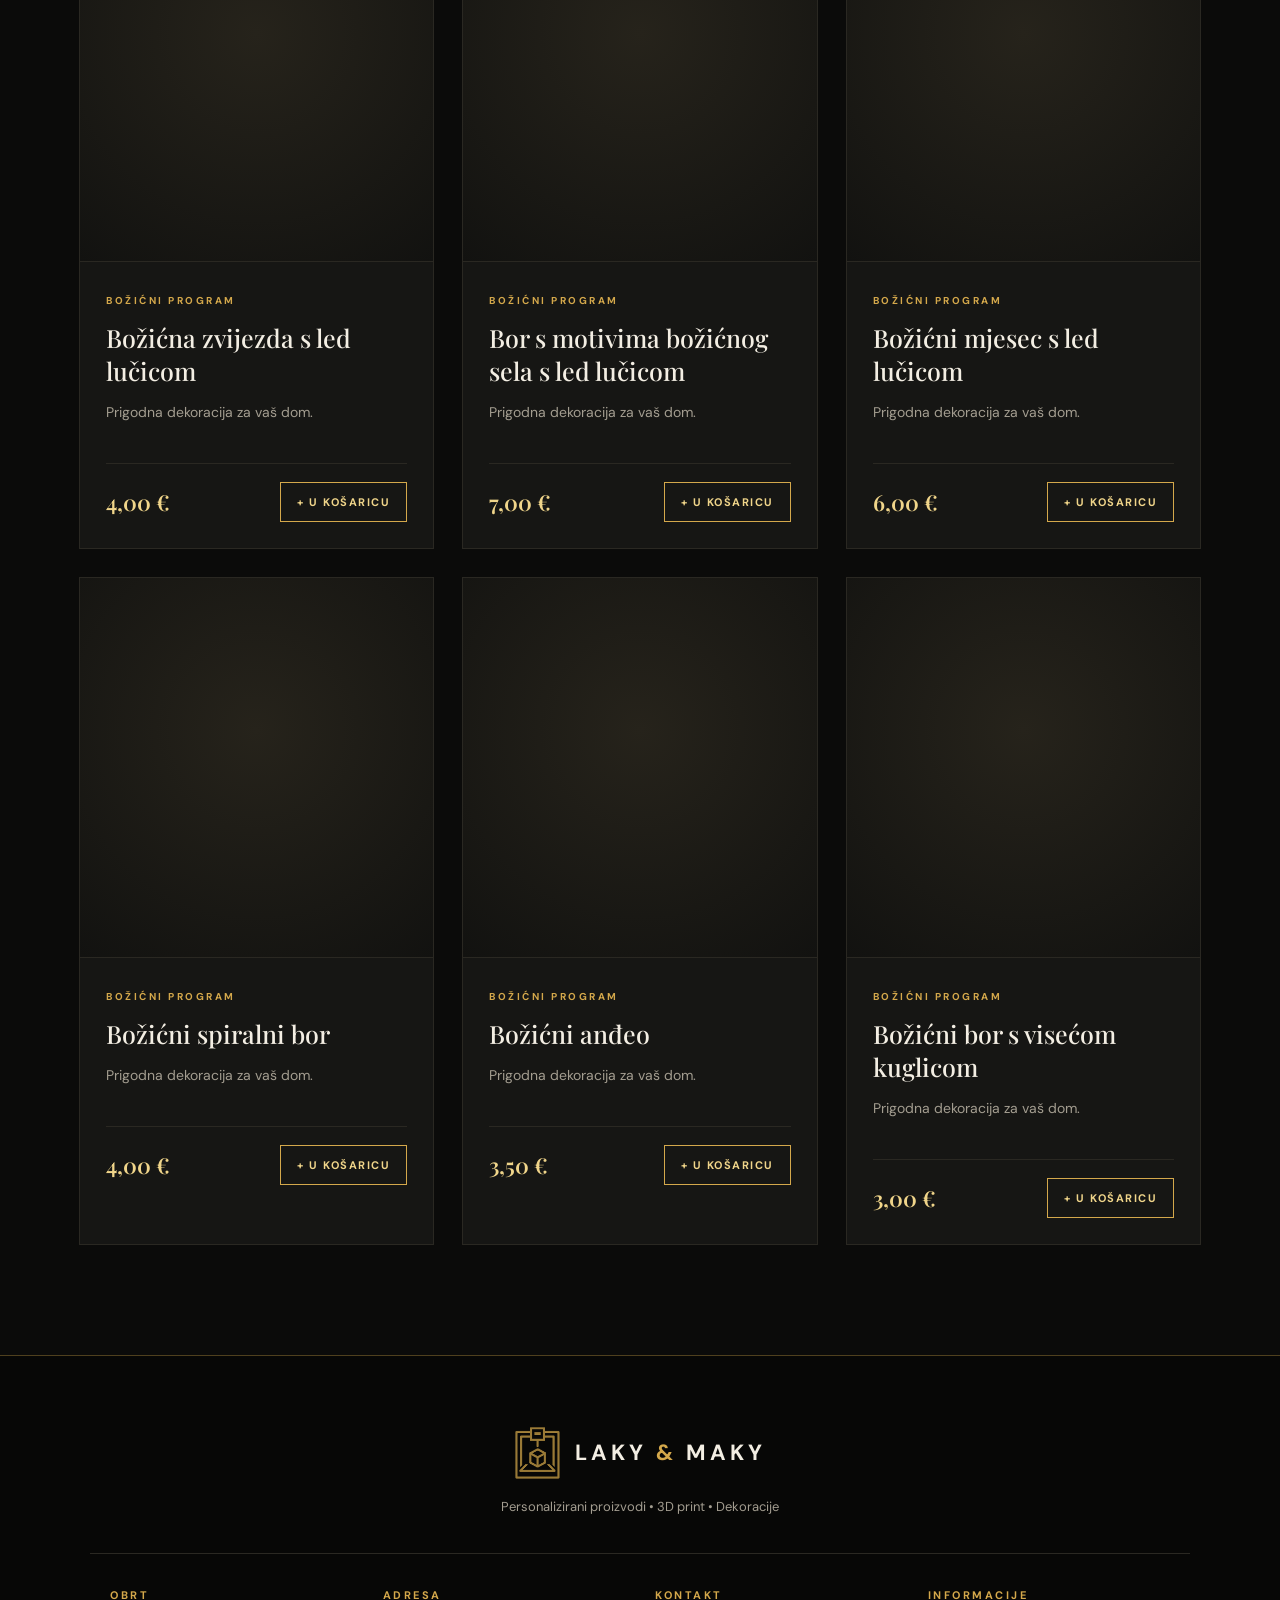
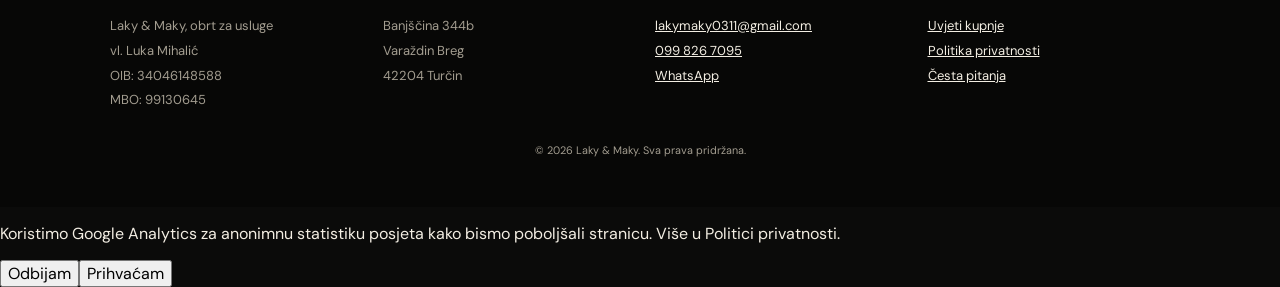
==== commit da3f9b6e: "Update katalog.html" ====
--- a/katalog.html
+++ b/katalog.html
@@ -140,6 +140,7 @@
     </div>
 
     <script src="config.js"></script>
+    <script src="analytics.js"></script>
     <script src="app.js"></script>
 </body>
 </html>
